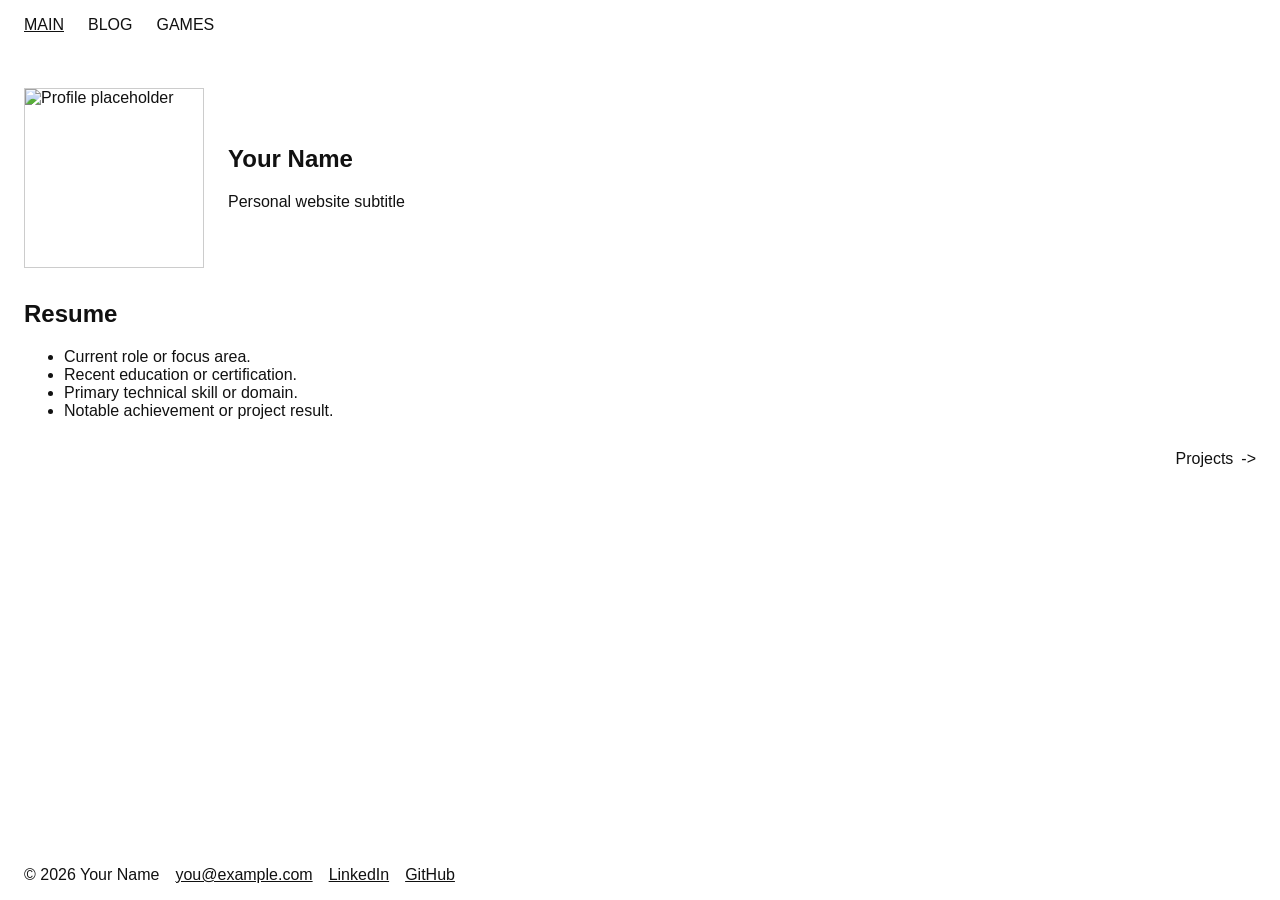
==== index.html @ 433c0ad7 "Publish personal site scaffold" ====
<!doctype html>
<html lang="en">
  <head>
    <meta charset="utf-8">
    <meta name="viewport" content="width=device-width, initial-scale=1">
    <title>Personal Website</title>
    <link rel="stylesheet" href="styles.css">
  </head>
  <body class="home-page">
    <header class="site-header">
      <nav class="top-nav" aria-label="Primary navigation">
        <a href="index.html" aria-current="page">MAIN</a>
        <a href="blog.html">BLOG</a>
        <a href="games.html">GAMES</a>
      </nav>
    </header>

    <main>
      <section class="main-panel" aria-label="Main profile">
        <div class="intro" aria-labelledby="intro-name">
          <img class="profile-image" src="https://placehold.co/180x180?text=Image" alt="Profile placeholder">
          <div>
            <h1 id="intro-name">Your Name</h1>
            <p class="subtitle">Personal website subtitle</p>
          </div>
        </div>

        <section class="resume" aria-labelledby="resume-heading">
          <h2 id="resume-heading">Resume</h2>
          <ul>
            <li>Current role or focus area.</li>
            <li>Recent education or certification.</li>
            <li>Primary technical skill or domain.</li>
            <li>Notable achievement or project result.</li>
          </ul>
        </section>
      </section>

      <a class="projects-jump" href="#projects-panel" aria-label="Scroll to projects">
        <span>Projects</span>
        <span aria-hidden="true">-&gt;</span>
      </a>

      <section class="projects-section" id="projects-panel" aria-labelledby="projects-heading">
        <h2 id="projects-heading">Projects</h2>
        <div class="projects-list">
          <article class="project-card" id="project-1">
            <img src="https://placehold.co/280x160?text=Project+1" alt="Project 1 placeholder">
            <h3>Project One</h3>
            <p>Short placeholder description for a recent project.</p>
          </article>
          <article class="project-card" id="project-2">
            <img src="https://placehold.co/280x160?text=Project+2" alt="Project 2 placeholder">
            <h3>Project Two</h3>
            <p>Short placeholder description for a recent project.</p>
          </article>
          <article class="project-card">
            <img src="https://placehold.co/280x160?text=Project+3" alt="Project 3 placeholder">
            <h3>Project Three</h3>
            <p>Short placeholder description for a recent project.</p>
          </article>
          <article class="project-card">
            <img src="https://placehold.co/280x160?text=Project+4" alt="Project 4 placeholder">
            <h3>Project Four</h3>
            <p>Short placeholder description for a recent project.</p>
          </article>
        </div>
      </section>
    </main>

    <footer class="site-footer">
      <span>&copy; 2026 Your Name</span>
      <a href="mailto:you@example.com">you@example.com</a>
      <a href="https://www.linkedin.com/" rel="noreferrer">LinkedIn</a>
      <a href="https://github.com/" rel="noreferrer">GitHub</a>
    </footer>
  </body>
</html>
---- styles.css ----
* {
  box-sizing: border-box;
}

body {
  margin: 0;
  font-family: Arial, Helvetica, sans-serif;
  color: #111;
  background: #fff;
}

body.home-page {
  height: 100vh;
  overflow-x: auto;
  overflow-y: hidden;
  scroll-behavior: smooth;
}

a {
  color: #111;
}

.site-header {
  padding: 16px 24px;
}

.top-nav {
  display: flex;
  gap: 24px;
}

.top-nav a {
  text-decoration: none;
}

.top-nav a[aria-current="page"] {
  text-decoration: underline;
}

main {
  margin: 0;
  padding: 32px 24px;
}

.home-page .site-header {
  position: fixed;
  top: 0;
  left: 0;
  right: 0;
  z-index: 2;
  background: #fff;
}

.home-page main {
  display: flex;
  align-items: flex-start;
  gap: 120px;
  width: max-content;
  height: 100vh;
  padding: 88px 96px 72px 24px;
}

.main-panel {
  flex: 0 0 600px;
}

.intro {
  display: flex;
  align-items: center;
  gap: 24px;
  margin-bottom: 32px;
}

.profile-image {
  width: 180px;
  height: 180px;
  object-fit: cover;
  border: 1px solid #ccc;
}

h1,
h2,
h3,
p {
  margin-top: 0;
}

.subtitle {
  margin-bottom: 0;
}

.resume {
  margin-bottom: 40px;
}

.projects-jump {
  display: flex;
  align-items: center;
  gap: 8px;
  position: fixed;
  top: 50%;
  right: 24px;
  z-index: 3;
  font: inherit;
  background: #fff;
  cursor: pointer;
  text-decoration: none;
}

.projects-section {
  flex: 0 0 920px;
  margin-left: 50vw;
}

.projects-list {
  display: flex;
  align-items: flex-start;
  gap: 48px;
}

.project-card {
  flex: 0 0 280px;
}

.project-card img {
  display: block;
  width: 100%;
  height: auto;
  margin-bottom: 12px;
}

.blog-post {
  margin-bottom: 24px;
}

.site-footer {
  display: flex;
  flex-wrap: wrap;
  gap: 16px;
  padding: 16px 24px;
}

.home-page .site-footer {
  position: fixed;
  left: 0;
  right: 0;
  bottom: 0;
  z-index: 2;
  background: #fff;
}

@media (max-width: 600px) {
  .intro {
    align-items: flex-start;
    flex-direction: column;
  }

  .top-nav,
  .site-footer {
    gap: 12px;
  }

  .home-page main {
    gap: 80px;
  }

  .main-panel {
    flex-basis: calc(100vw - 72px);
  }

  .projects-section {
    flex-basis: 760px;
  }
}
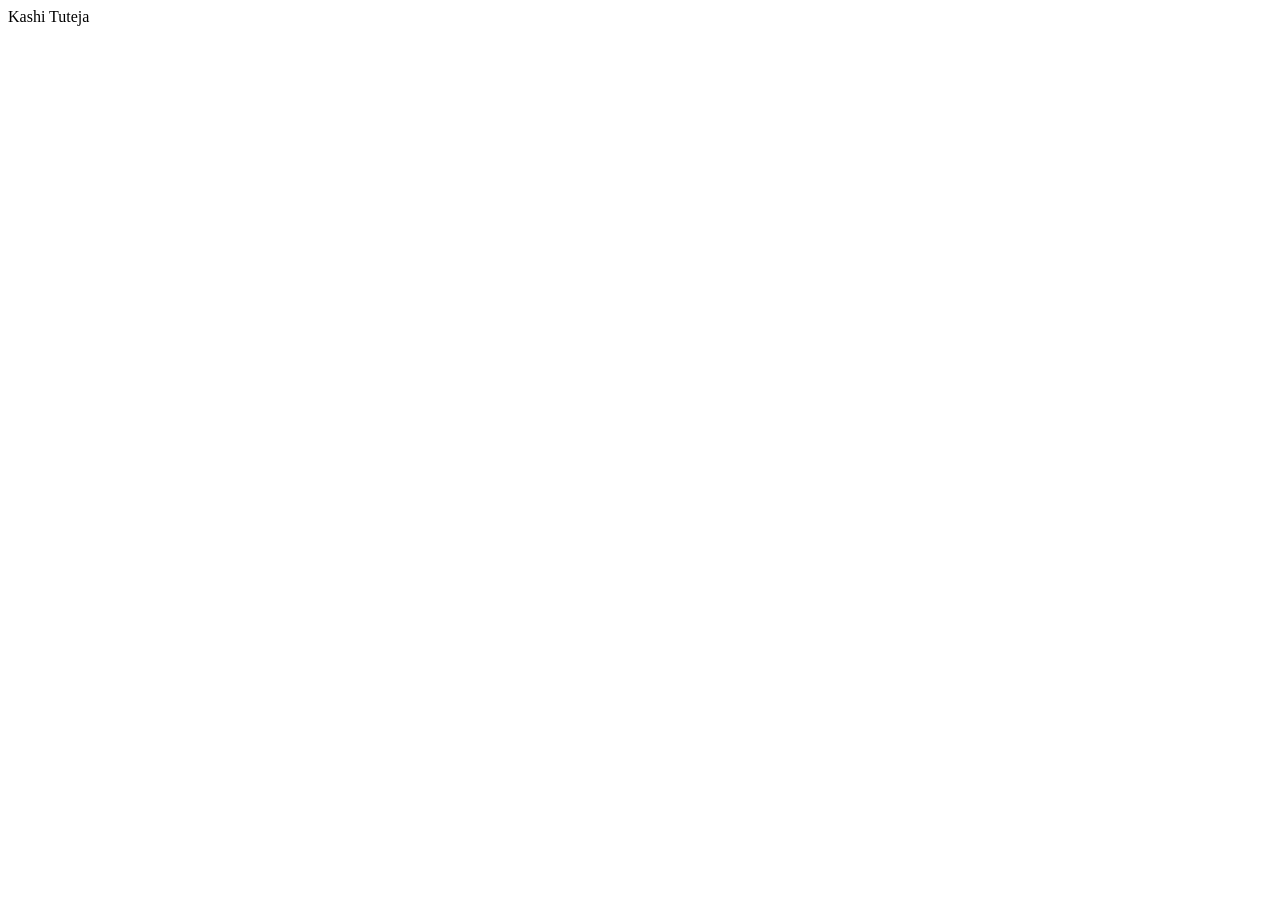
==== commit 1123ae8c: "Use root page placeholder" ====
--- a/index.html
+++ b/index.html
@@ -3,76 +3,9 @@
   <head>
     <meta charset="utf-8">
     <meta name="viewport" content="width=device-width, initial-scale=1">
-    <title>Personal Website</title>
-    <link rel="stylesheet" href="styles.css">
+    <title>Kashi Tuteja</title>
   </head>
-  <body class="home-page">
-    <header class="site-header">
-      <nav class="top-nav" aria-label="Primary navigation">
-        <a href="index.html" aria-current="page">MAIN</a>
-        <a href="blog.html">BLOG</a>
-        <a href="games.html">GAMES</a>
-      </nav>
-    </header>
-
-    <main>
-      <section class="main-panel" aria-label="Main profile">
-        <div class="intro" aria-labelledby="intro-name">
-          <img class="profile-image" src="https://placehold.co/180x180?text=Image" alt="Profile placeholder">
-          <div>
-            <h1 id="intro-name">Your Name</h1>
-            <p class="subtitle">Personal website subtitle</p>
-          </div>
-        </div>
-
-        <section class="resume" aria-labelledby="resume-heading">
-          <h2 id="resume-heading">Resume</h2>
-          <ul>
-            <li>Current role or focus area.</li>
-            <li>Recent education or certification.</li>
-            <li>Primary technical skill or domain.</li>
-            <li>Notable achievement or project result.</li>
-          </ul>
-        </section>
-      </section>
-
-      <a class="projects-jump" href="#projects-panel" aria-label="Scroll to projects">
-        <span>Projects</span>
-        <span aria-hidden="true">-&gt;</span>
-      </a>
-
-      <section class="projects-section" id="projects-panel" aria-labelledby="projects-heading">
-        <h2 id="projects-heading">Projects</h2>
-        <div class="projects-list">
-          <article class="project-card" id="project-1">
-            <img src="https://placehold.co/280x160?text=Project+1" alt="Project 1 placeholder">
-            <h3>Project One</h3>
-            <p>Short placeholder description for a recent project.</p>
-          </article>
-          <article class="project-card" id="project-2">
-            <img src="https://placehold.co/280x160?text=Project+2" alt="Project 2 placeholder">
-            <h3>Project Two</h3>
-            <p>Short placeholder description for a recent project.</p>
-          </article>
-          <article class="project-card">
-            <img src="https://placehold.co/280x160?text=Project+3" alt="Project 3 placeholder">
-            <h3>Project Three</h3>
-            <p>Short placeholder description for a recent project.</p>
-          </article>
-          <article class="project-card">
-            <img src="https://placehold.co/280x160?text=Project+4" alt="Project 4 placeholder">
-            <h3>Project Four</h3>
-            <p>Short placeholder description for a recent project.</p>
-          </article>
-        </div>
-      </section>
-    </main>
-
-    <footer class="site-footer">
-      <span>&copy; 2026 Your Name</span>
-      <a href="mailto:you@example.com">you@example.com</a>
-      <a href="https://www.linkedin.com/" rel="noreferrer">LinkedIn</a>
-      <a href="https://github.com/" rel="noreferrer">GitHub</a>
-    </footer>
+  <body>
+    Kashi Tuteja
   </body>
 </html>
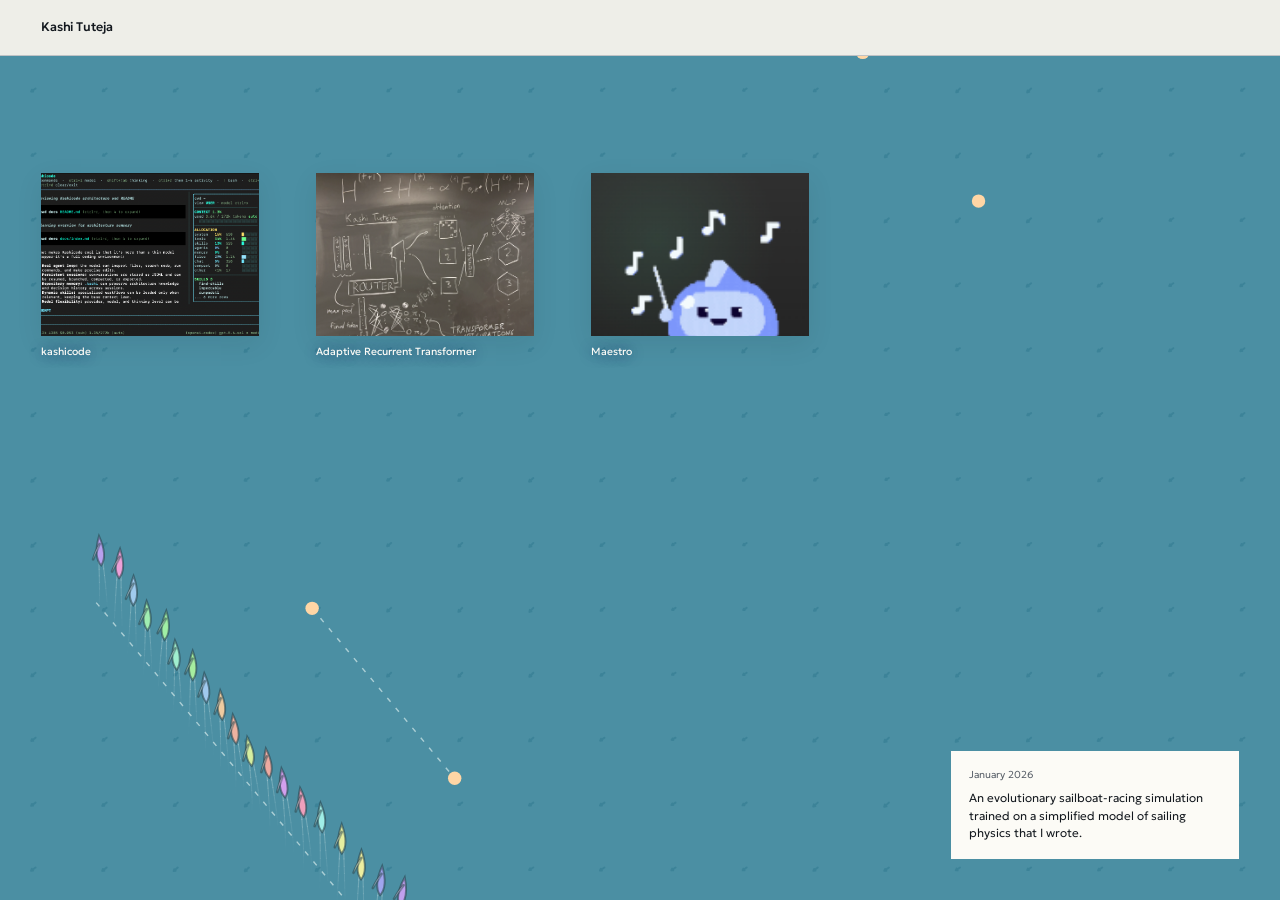
==== commit bb200657: "Build project portfolio gallery" ====
--- a/index.html
+++ b/index.html
@@ -3,9 +3,161 @@
   <head>
     <meta charset="utf-8">
     <meta name="viewport" content="width=device-width, initial-scale=1">
+    <meta name="description" content="Selected mathematics and computer science projects by Kashi Tuteja.">
+    <meta name="theme-color" content="#4b8fa3">
     <title>Kashi Tuteja</title>
+    <link rel="icon" href="assets/favicon.svg" type="image/svg+xml">
+    <link rel="preconnect" href="https://fonts.googleapis.com">
+    <link rel="preconnect" href="https://fonts.gstatic.com" crossorigin>
+    <link href="https://fonts.googleapis.com/css2?family=Geologica:wght@300;400;500;600&amp;display=swap" rel="stylesheet">
+    <link rel="stylesheet" href="styles.css">
+    <script src="assets/sailboat-web-demo/sailboat-backdrop.js" defer></script>
+    <script src="gallery.js" defer></script>
   </head>
   <body>
-    Kashi Tuteja
+    <a class="skip-link" href="#project-wall">Skip to project thumbnails</a>
+
+    <header class="site-header">
+      <span class="wordmark">Kashi Tuteja</span>
+    </header>
+
+    <main class="gallery-stage">
+      <section class="backdrop-project" aria-labelledby="sailboat-title">
+        <h1 class="visually-hidden" id="sailboat-title">sailboat_RL</h1>
+        <sailboat-backdrop class="sailing-background" course-angle="-50" zoom="2.1" view-offset-x="-10" view-offset-y="52" time-scale="5" aria-hidden="true"></sailboat-backdrop>
+        <img class="sailing-still" src="assets/sailboat-still.jpg" alt="">
+
+        <article class="backdrop-caption">
+          <time datetime="2026-01">January 2026</time>
+          <p>An evolutionary sailboat-racing simulation trained on a simplified model of sailing physics that I wrote.</p>
+        </article>
+      </section>
+
+      <nav class="project-wall" id="project-wall" aria-label="Additional projects">
+        <button class="project-preview project-preview--kashicode" type="button" data-dialog="kashicode-dialog" aria-controls="kashicode-dialog" aria-haspopup="dialog" aria-expanded="false">
+          <span class="preview-image">
+            <img src="assets/kashicode-screenshot.png" alt="">
+          </span>
+          <span class="preview-label">kashicode</span>
+        </button>
+
+        <button class="project-preview project-preview--art" type="button" data-dialog="art-dialog" aria-controls="art-dialog" aria-haspopup="dialog" aria-expanded="false">
+          <span class="preview-image">
+            <img src="assets/art-routing-chalkboard.webp" alt="">
+          </span>
+          <span class="preview-label">Adaptive Recurrent Transformer</span>
+        </button>
+
+        <button class="project-preview project-preview--maestro" type="button" data-dialog="maestro-dialog" aria-controls="maestro-dialog" aria-haspopup="dialog" aria-expanded="false">
+          <span class="preview-image">
+            <img src="assets/maestro-thumbnail.png" alt="">
+          </span>
+          <span class="preview-label">Maestro</span>
+        </button>
+      </nav>
+    </main>
+
+    <dialog class="project-dialog" id="kashicode-dialog" aria-labelledby="kashicode-title">
+      <div class="project-view">
+        <button class="dialog-close" type="button" data-close aria-label="Close kashicode">×</button>
+        <figure class="project-art project-art--kashicode">
+          <iframe
+            data-demo-src="assets/kashicode-tui-demo/index.html"
+            title="Scripted Kashicode terminal demo"
+          ></iframe>
+        </figure>
+        <article class="expanded-caption">
+          <div class="expanded-title">
+            <h2 id="kashicode-title">kashicode</h2>
+            <p class="expanded-subtitle"><em>Dynamic context management.</em></p>
+          </div>
+          <p>A visual demo of the harness I'm currently developing. By treating context as flexible rather than linear (and sacrificing a little KV-caching), kashicode provides models with the exact information necessary for every query.</p>
+          <div class="project-links">
+            <a href="not-public.html">Not Publicly Available</a>
+          </div>
+        </article>
+      </div>
+    </dialog>
+
+    <dialog class="project-dialog project-dialog--paper" id="art-dialog" aria-labelledby="art-title">
+      <div class="project-view project-view--paper">
+        <button class="dialog-close" type="button" data-close aria-label="Close Adaptive Recurrent Transformer">×</button>
+        <figure class="paper-figure">
+          <img src="assets/art-routing-chalkboard.webp" alt="the learnable routing module shown in the chalkboard diagram">
+        </figure>
+        <article class="paper-study">
+          <header class="paper-heading">
+            <time datetime="2026-04">April 2026</time>
+            <h2 id="art-title">Adaptive Recurrent Transformer</h2>
+            <p class="paper-thesis"><em>Reflection on OpenAI Parameter Golf Challenge</em></p>
+          </header>
+
+          <div class="paper-copy">
+            <p class="paper-lede"><strong>Not every token deserves equal compute.</strong></p>
+            <p>Standard language models allocate depth uniformly. Yet intuitively, some tokens are easier to predict than others. Take the following fragment:</p>
+            <p class="paper-fragment"><em>“After lunch, he was looking forward…”</em></p>
+            <p>As humans, we easily recognize the next word to likely be “to”. Accordingly, I approached this challenge with a singular thesis: not every token deserves equal compute – and dynamic recurrence can provide this adaptability.</p>
+            <p>My initial idea was to use universal transformers as a sort of artificial thinking time; each recursive step refines the output. Taking some lessons from diffusion models, I implemented a universal transformer with Fourier step embeddings. I observed diminishing returns from additional recursion and theorized that gains accrue mostly for “hard” tokens. To exploit this, I trained a gating network to stop recursion early by predicting delta-loss from the current token sequence and step embedding.</p>
+            <p>I eventually determined my goal to be broader than stopping recursion. I sought to develop a deep, memory-efficient architecture that still benefits from the step-specific expressivity of a traditional LLM. After all, transformers act differently depending on the input; why shouldn’t architectures be variable as well?</p>
+          </div>
+
+          <div class="paper-results">
+            <table>
+              <thead>
+                <tr>
+                  <th scope="col">Variation</th>
+                  <th scope="col">Best BPB</th>
+                  <th scope="col">Hardware</th>
+                </tr>
+              </thead>
+              <tbody>
+                <tr>
+                  <td>Soft ART on PR1855</td>
+                  <td>1.0643</td>
+                  <td>8xH100</td>
+                </tr>
+                <tr>
+                  <td>Simple ART on PR1855</td>
+                  <td>1.1999</td>
+                  <td>1xH100</td>
+                </tr>
+                <tr>
+                  <td>Adaptive Recurrent Transformer 1</td>
+                  <td>1.3168</td>
+                  <td>1xH100</td>
+                </tr>
+              </tbody>
+            </table>
+            <p class="paper-results-caption"><em>Selected versions of the ART architecture. Scored in bits per byte (BPB) compression, lower is better. 10 minutes of compute for all trials.</em></p>
+          </div>
+
+          <div class="project-links">
+            <a href="https://github.com/openai/parameter-golf/pull/2107/files" aria-label="View repository for Adaptive Recurrent Transformer">Repo</a>
+          </div>
+        </article>
+      </div>
+    </dialog>
+
+    <dialog class="project-dialog" id="maestro-dialog" aria-labelledby="maestro-title">
+      <div class="project-view">
+        <button class="dialog-close" type="button" data-close aria-label="Close Maestro">×</button>
+        <figure class="project-art project-art--maestro">
+          <video data-project-video muted loop playsinline preload="metadata" poster="assets/maestro-still.jpg" controls aria-label="Maestro composing a string quartet in MuseScore">
+            <source src="assets/maestro_noaudio.mp4" type="video/mp4">
+          </video>
+          <img class="project-video-still" src="assets/maestro-still.jpg" alt="Maestro editing a string quartet in MuseScore">
+        </figure>
+        <article class="expanded-caption">
+          <div class="expanded-title">
+            <h2 id="maestro-title">Maestro</h2>
+            <p class="expanded-subtitle"><em>Cursor for MuseScore</em></p>
+          </div>
+          <p>Built with friends for a hackathon (placed 3rd), and expanded the project for my graduate applied AI course. The link includes instructions to download and try the system.</p>
+          <div class="project-links">
+            <a href="https://tidaltunes.github.io/Maestro/">Project</a>
+          </div>
+        </article>
+      </div>
+    </dialog>
   </body>
 </html>
--- a/styles.css
+++ b/styles.css
@@ -0,0 +1,812 @@
+@layer reset, base, room, previews, dialogs, responsive;
+
+@layer reset {
+  *,
+  *::before,
+  *::after {
+    box-sizing: border-box;
+  }
+
+  html,
+  body,
+  h1,
+  h2,
+  p,
+  figure {
+    margin: 0;
+  }
+
+  button,
+  dialog {
+    font: inherit;
+  }
+
+  img,
+  canvas {
+    display: block;
+    max-width: 100%;
+  }
+}
+
+@layer base {
+  :root {
+    --paper: oklch(96.8% 0.012 88);
+    --paper-cool: oklch(94.8% 0.009 230);
+    --paper-raised: oklch(98.7% 0.006 88);
+    --ink: oklch(20.5% 0.014 253);
+    --muted: oklch(48% 0.016 253);
+    --line: oklch(76% 0.012 253);
+    --blue: oklch(48% 0.18 259);
+    --blue-dark: oklch(30% 0.115 259);
+    --night: oklch(16% 0.018 253);
+    --font: "Geologica", "Helvetica Neue", Arial, sans-serif;
+    --gutter: clamp(1rem, 3.2vw, 3.5rem);
+    --header-height: 3.5rem;
+    color-scheme: light;
+  }
+
+  html,
+  body {
+    width: 100%;
+    height: 100%;
+    overflow: hidden;
+  }
+
+  body {
+    min-width: 20rem;
+    color: var(--ink);
+    background: var(--paper);
+    font-family: var(--font);
+    font-size: clamp(0.76rem, 0.72rem + 0.17vw, 0.9rem);
+    font-weight: 300;
+    line-height: 1.5;
+    text-rendering: optimizeLegibility;
+  }
+
+  a {
+    color: inherit;
+  }
+
+  ::selection {
+    color: var(--paper-raised);
+    background: var(--blue);
+  }
+
+  :focus-visible {
+    outline: 2px solid var(--blue);
+    outline-offset: 4px;
+  }
+
+  .visually-hidden {
+    position: absolute;
+    width: 1px;
+    height: 1px;
+    padding: 0;
+    overflow: hidden;
+    clip: rect(0 0 0 0);
+    white-space: nowrap;
+    border: 0;
+  }
+
+  @media (prefers-reduced-motion: reduce) {
+    *,
+    *::before,
+    *::after {
+      animation-duration: 0.01ms !important;
+      animation-iteration-count: 1 !important;
+      scroll-behavior: auto !important;
+      transition-duration: 0.01ms !important;
+    }
+  }
+}
+
+@layer room {
+  .skip-link {
+    position: fixed;
+    top: 0.5rem;
+    left: 0.5rem;
+    z-index: 100;
+    padding: 0.55rem 0.75rem;
+    color: var(--paper-raised);
+    background: var(--blue-dark);
+    transform: translateY(-160%);
+  }
+
+  .skip-link:focus {
+    transform: translateY(0);
+  }
+
+  .site-header {
+    position: fixed;
+    top: 0;
+    right: 0;
+    left: 0;
+    z-index: 20;
+    display: flex;
+    align-items: center;
+    justify-content: space-between;
+    height: var(--header-height);
+    padding: 0 var(--gutter);
+    border-bottom: 1px solid color-mix(in oklch, var(--line) 72%, transparent);
+    background: color-mix(in oklch, var(--paper) 94%, transparent);
+  }
+
+  .wordmark {
+    font-size: 0.78rem;
+    font-weight: 500;
+    letter-spacing: -0.01em;
+  }
+
+  .gallery-stage,
+  .backdrop-project {
+    position: fixed;
+    inset: 0;
+    width: 100%;
+    height: 100dvh;
+    overflow: hidden;
+  }
+
+  .gallery-stage {
+    isolation: isolate;
+  }
+
+  .backdrop-project {
+    z-index: 0;
+    background: oklch(63% 0.07 218);
+  }
+
+  .sailing-background,
+  .sailing-still {
+    position: absolute;
+    inset: var(--header-height) 0 0;
+    display: block;
+    width: 100%;
+    height: calc(100% - var(--header-height));
+    object-fit: cover;
+  }
+
+  .sailing-background {
+    z-index: 0;
+    pointer-events: none;
+    --sailboat-water: #4b8fa3;
+    --sailboat-wind: rgba(50, 123, 145, 0.58);
+    --sailboat-line: rgba(240, 252, 249, 0.58);
+    --sailboat-mark: #ffd6a5;
+  }
+
+  .sailing-still {
+    z-index: -1;
+  }
+
+  .backdrop-caption {
+    position: absolute;
+    right: var(--gutter);
+    bottom: var(--gutter);
+    z-index: 3;
+    width: min(18rem, calc(100vw - 2 * var(--gutter)));
+    padding: 1rem 1.1rem 1.05rem;
+    background: var(--paper-raised);
+  }
+
+  .backdrop-caption time {
+    display: block;
+    margin-bottom: 0.45rem;
+    color: var(--muted);
+    font-size: 0.63rem;
+  }
+
+  .backdrop-caption p {
+    max-width: 36ch;
+    color: var(--ink);
+    font-size: 0.74rem;
+  }
+
+  .backdrop-repo {
+    display: inline-block;
+    margin-top: 0.75rem;
+    font-size: 0.7rem;
+    text-underline-offset: 0.2em;
+  }
+
+  .project-links {
+    display: flex;
+    gap: 1rem;
+    font-size: 0.67rem;
+    font-weight: 500;
+  }
+
+  .project-links a {
+    text-underline-offset: 0.2em;
+  }
+
+  .project-links a:hover {
+    color: var(--blue);
+  }
+
+}
+
+@layer previews {
+  .project-wall {
+    position: fixed;
+    inset: var(--header-height) 0 0;
+    z-index: 5;
+    display: flex;
+    align-items: flex-start;
+    justify-content: flex-start;
+    gap: clamp(1.5rem, 4.5vw, 5rem);
+    padding: clamp(4.5rem, 13vh, 8rem) var(--gutter) 0;
+    pointer-events: none;
+  }
+
+  .project-preview {
+    position: relative;
+    display: grid;
+    gap: 0;
+    width: clamp(11rem, 17vw, 15.5rem);
+    padding: 0;
+    overflow: visible;
+    border: 0;
+    border-radius: 0;
+    color: var(--ink);
+    background: transparent;
+    cursor: zoom-in;
+    pointer-events: auto;
+    transition: transform 220ms cubic-bezier(0.16, 1, 0.3, 1);
+  }
+
+  .project-preview:hover,
+  .project-preview:focus-visible {
+    z-index: 2;
+    transform: translateY(-0.35rem);
+  }
+
+  .preview-image {
+    display: block;
+    overflow: hidden;
+    background: var(--paper-cool);
+    box-shadow: 0 0.5rem 1.6rem color-mix(in oklch, var(--ink) 8%, transparent);
+  }
+
+  .project-preview .preview-image {
+    aspect-ratio: 4 / 3;
+  }
+
+  .preview-image img {
+    width: 100%;
+    height: 100%;
+    object-fit: cover;
+    transition: transform 400ms cubic-bezier(0.16, 1, 0.3, 1);
+  }
+
+  .project-preview:hover .preview-image img {
+    transform: scale(1.025);
+  }
+
+  .project-preview--art .preview-image {
+    background: oklch(25% 0.012 74);
+  }
+
+  .project-preview--art .preview-image img {
+    object-position: 50% 48%;
+  }
+
+  .project-preview--kashicode .preview-image {
+    background: oklch(16% 0.01 238);
+  }
+
+  .project-preview--kashicode .preview-image img {
+    object-position: 50% 50%;
+  }
+
+  .project-preview--maestro .preview-image {
+    display: grid;
+    background: oklch(21% 0.01 245);
+    place-items: center;
+  }
+
+  .project-preview--maestro .preview-image img {
+    object-fit: contain;
+  }
+
+  .preview-label {
+    display: block;
+    height: 2rem;
+    padding: 0.52rem 0 0;
+    font-size: 0.65rem;
+    font-weight: 400;
+    line-height: 1.35;
+    color: var(--paper-raised);
+    text-shadow: 0 1px 0.7rem color-mix(in oklch, var(--blue-dark) 65%, transparent);
+    text-align: left;
+  }
+}
+
+@layer dialogs {
+  .project-dialog {
+    width: min(92vw, 86rem);
+    height: min(88dvh, 54rem);
+    max-width: none;
+    max-height: none;
+    margin: auto;
+    padding: 0;
+    overflow: visible;
+    border: 0;
+    color: var(--ink);
+    background: transparent;
+    opacity: 0;
+    transform: scale(0.94);
+    transform-origin: var(--origin-x, 50%) var(--origin-y, 50%);
+    transition: opacity 240ms cubic-bezier(0.16, 1, 0.3, 1), transform 240ms cubic-bezier(0.16, 1, 0.3, 1);
+  }
+
+  .project-dialog[open].is-ready {
+    opacity: 1;
+    transform: scale(1);
+  }
+
+  .project-dialog::backdrop {
+    background: color-mix(in oklch, var(--night) 72%, transparent);
+    opacity: 0;
+    transition: opacity 240ms cubic-bezier(0.16, 1, 0.3, 1);
+  }
+
+  .project-dialog[open].is-ready::backdrop {
+    opacity: 1;
+  }
+
+  .project-view {
+    position: relative;
+    display: grid;
+    grid-template-rows: minmax(0, 1fr) auto;
+    width: 100%;
+    height: 100%;
+    overflow: hidden;
+    background: var(--paper-raised);
+    box-shadow: 0 1rem 3rem color-mix(in oklch, var(--night) 18%, transparent);
+  }
+
+  .dialog-close {
+    position: absolute;
+    top: 0.75rem;
+    right: 0.75rem;
+    z-index: 4;
+    display: grid;
+    place-items: center;
+    width: 2rem;
+    height: 2rem;
+    padding: 0 0 0.1rem;
+    border: 1px solid var(--ink);
+    border-radius: 50%;
+    color: var(--ink);
+    background: var(--paper-raised);
+    cursor: pointer;
+    font-size: 1.15rem;
+    font-weight: 300;
+    line-height: 1;
+  }
+
+  .dialog-close:hover {
+    color: var(--paper-raised);
+    background: var(--ink);
+  }
+
+  .project-art {
+    position: relative;
+    min-height: 0;
+    overflow: hidden;
+    background: var(--paper-cool);
+  }
+
+  .project-art > img {
+    width: 100%;
+    height: 100%;
+    object-fit: contain;
+  }
+
+  .project-art--kashicode {
+    background: oklch(15% 0.008 238);
+  }
+
+  .project-art--kashicode iframe {
+    display: block;
+    width: 100%;
+    height: 100%;
+    border: 0;
+    background: oklch(15% 0.008 238);
+    opacity: 0;
+    transition: opacity 160ms cubic-bezier(0.16, 1, 0.3, 1);
+  }
+
+  .project-art--kashicode.is-loaded iframe {
+    opacity: 1;
+  }
+
+  .project-art--maestro {
+    display: grid;
+    background: oklch(14% 0.008 245);
+    place-items: center;
+  }
+
+  .project-art--maestro video,
+  .project-art--maestro .project-video-still {
+    grid-area: 1 / 1;
+    width: 100%;
+    height: 100%;
+    object-fit: contain;
+  }
+
+  .project-video-still {
+    display: none;
+  }
+
+  .project-dialog--paper {
+    width: min(94vw, 88rem);
+    height: min(90dvh, 56rem);
+  }
+
+  .project-view--paper {
+    grid-template-rows: 1fr;
+    grid-template-columns: minmax(0, 1.05fr) minmax(28rem, 0.95fr);
+    background: var(--paper-raised);
+  }
+
+  .paper-figure {
+    display: grid;
+    min-width: 0;
+    min-height: 0;
+    padding: clamp(1.5rem, 4vw, 4.5rem);
+    background: oklch(19% 0.01 74);
+    place-items: center;
+  }
+
+  .paper-figure img {
+    width: 100%;
+    height: 100%;
+    object-fit: contain;
+    box-shadow: 0 1rem 2.5rem color-mix(in oklch, var(--night) 28%, transparent);
+  }
+
+  .paper-study {
+    display: flex;
+    flex-direction: column;
+    min-width: 0;
+    min-height: 0;
+    overflow: hidden;
+    padding: clamp(1.5rem, 3.2vw, 3.25rem);
+    background: var(--paper-raised);
+  }
+
+  .paper-heading time {
+    display: block;
+    margin-bottom: 1rem;
+    color: var(--muted);
+    font-size: 0.66rem;
+  }
+
+  .paper-heading h2 {
+    max-width: 13ch;
+    font-size: clamp(1.9rem, 1.3rem + 1.6vw, 3rem);
+    font-weight: 400;
+    letter-spacing: -0.045em;
+    line-height: 0.98;
+  }
+
+  .paper-thesis {
+    margin-top: 0.85rem;
+    color: var(--muted);
+    font-size: 0.72rem;
+  }
+
+  .paper-copy {
+    max-width: 68ch;
+    margin-top: clamp(1rem, 2vh, 1.5rem);
+    color: var(--muted);
+    font-size: 0.67rem;
+    line-height: 1.48;
+  }
+
+  .paper-copy p + p {
+    margin-top: 0.58rem;
+  }
+
+  .paper-lede {
+    color: var(--ink);
+  }
+
+  .paper-fragment {
+    padding-left: 1rem;
+  }
+
+  .paper-results {
+    margin-top: auto;
+    padding-top: clamp(1.25rem, 3vh, 2rem);
+  }
+
+  .paper-results table {
+    width: 100%;
+    border-collapse: collapse;
+    font-size: 0.65rem;
+    line-height: 1.35;
+    text-align: left;
+  }
+
+  .paper-results th,
+  .paper-results td {
+    padding: 0.48rem 0.35rem;
+    border-bottom: 1px solid var(--line);
+    vertical-align: top;
+  }
+
+  .paper-results th:first-child,
+  .paper-results td:first-child {
+    width: 57%;
+    padding-left: 0;
+  }
+
+  .paper-results th:last-child,
+  .paper-results td:last-child {
+    padding-right: 0;
+  }
+
+  .paper-results th {
+    font-weight: 500;
+  }
+
+  .paper-results-caption {
+    max-width: 58ch;
+    margin-top: 0.7rem;
+    color: var(--muted);
+    font-size: 0.6rem;
+  }
+
+  .paper-study .project-links {
+    justify-content: flex-end;
+    margin-top: 1.25rem;
+  }
+
+  .expanded-caption {
+    display: grid;
+    grid-template-columns: minmax(10rem, 0.7fr) minmax(18rem, 1.4fr) auto;
+    align-items: start;
+    gap: 1rem;
+    min-height: 7.5rem;
+    padding: 1.1rem 1.25rem;
+    border-top: 1px solid var(--line);
+    background: var(--paper-raised);
+  }
+
+  .expanded-caption h2 {
+    font-size: clamp(1.2rem, 1rem + 0.7vw, 1.7rem);
+    font-weight: 400;
+    letter-spacing: -0.035em;
+    line-height: 1.05;
+  }
+
+  .expanded-title {
+    min-width: 0;
+  }
+
+  .expanded-subtitle {
+    margin-top: 0.45rem;
+    color: var(--muted);
+    font-size: 0.74rem;
+  }
+
+  .expanded-caption > p {
+    max-width: 58ch;
+    color: var(--muted);
+  }
+
+  .expanded-caption .project-links {
+    justify-self: end;
+    padding-top: 0.1rem;
+  }
+
+  @starting-style {
+    .project-dialog[open].is-ready {
+      opacity: 0;
+      transform: scale(0.94);
+    }
+
+    .project-dialog[open].is-ready::backdrop {
+      opacity: 0;
+    }
+  }
+}
+
+@layer responsive {
+  @media (max-width: 760px) {
+    :root {
+      --header-height: 3.25rem;
+    }
+
+    .backdrop-caption {
+      right: 1rem;
+      bottom: var(--gutter);
+      left: auto;
+      width: min(15.5rem, calc(100vw - 2rem));
+      padding: 0.85rem 0.9rem;
+    }
+
+    .backdrop-caption p {
+      font-size: 0.67rem;
+    }
+
+    .project-wall {
+      gap: 3vw;
+      padding: clamp(3.25rem, 8vh, 5rem) 3vw 0;
+    }
+
+    .project-preview {
+      width: 29.33vw;
+    }
+
+    .preview-label {
+      padding-top: 0.38rem;
+      font-size: 0.55rem;
+    }
+
+    .project-dialog {
+      width: calc(100vw - 1.5rem);
+      height: calc(100dvh - 1.5rem);
+    }
+
+    .project-view {
+      grid-template-rows: minmax(0, 1fr) auto;
+    }
+
+    .expanded-caption {
+      grid-template-columns: 1fr;
+      gap: 0.6rem 0.75rem;
+      min-height: 0;
+      padding: 0.9rem;
+    }
+
+    .expanded-title,
+    .expanded-caption > p,
+    .expanded-caption .project-links {
+      grid-column: 1;
+      justify-self: start;
+    }
+
+    .expanded-caption h2 {
+      font-size: 1.15rem;
+    }
+
+    .expanded-subtitle {
+      margin-top: 0.3rem;
+      font-size: 0.68rem;
+    }
+
+    .expanded-caption > p {
+      font-size: 0.7rem;
+    }
+
+    .project-view--paper {
+      grid-template-rows: minmax(12rem, 0.8fr) auto;
+      grid-template-columns: 1fr;
+    }
+
+    .paper-figure {
+      padding: 1rem;
+    }
+
+    .paper-study {
+      padding: 1rem;
+    }
+
+    .paper-heading time {
+      margin-bottom: 0.55rem;
+    }
+
+    .paper-heading h2 {
+      max-width: none;
+      font-size: 1.5rem;
+    }
+
+    .paper-thesis {
+      margin-top: 0.55rem;
+      font-size: 0.72rem;
+    }
+
+    .paper-copy {
+      margin-top: 0.8rem;
+      font-size: 0.59rem;
+      line-height: 1.42;
+    }
+
+    .paper-copy p + p {
+      margin-top: 0.46rem;
+    }
+
+    .paper-results {
+      display: none;
+    }
+
+    .paper-results table {
+      font-size: 0.57rem;
+    }
+
+    .paper-results th,
+    .paper-results td {
+      padding-top: 0.34rem;
+      padding-bottom: 0.34rem;
+    }
+
+    .paper-results-caption {
+      margin-top: 0.45rem;
+      font-size: 0.54rem;
+    }
+
+    .paper-study .project-links {
+      margin-top: 0.65rem;
+    }
+  }
+
+  @media (max-height: 620px) {
+    .backdrop-caption {
+      bottom: 0.75rem;
+      right: 0.75rem;
+      left: auto;
+      width: min(21rem, 48vw);
+      padding: 0.7rem 0.8rem;
+    }
+
+    .backdrop-caption p {
+      display: none;
+    }
+
+    .project-wall {
+      padding-top: 7vh;
+    }
+
+    .expanded-caption {
+      min-height: 5.75rem;
+      padding: 0.75rem 1rem;
+    }
+
+    .expanded-caption > p {
+      display: none;
+    }
+
+    .paper-results {
+      display: none;
+    }
+
+    .paper-heading h2 {
+      font-size: 1.55rem;
+    }
+
+    .paper-thesis {
+      margin-top: 0.6rem;
+    }
+
+    .paper-study {
+      padding: 1rem;
+    }
+
+    .paper-copy {
+      margin-top: 0.7rem;
+      font-size: 0.58rem;
+      line-height: 1.38;
+    }
+  }
+
+  @media (prefers-reduced-motion: reduce) {
+    .sailing-background {
+      display: none;
+    }
+
+    .sailing-still {
+      z-index: 0;
+    }
+
+    .project-art--maestro video {
+      display: none;
+    }
+
+    .project-art--maestro .project-video-still {
+      display: block;
+    }
+  }
+}
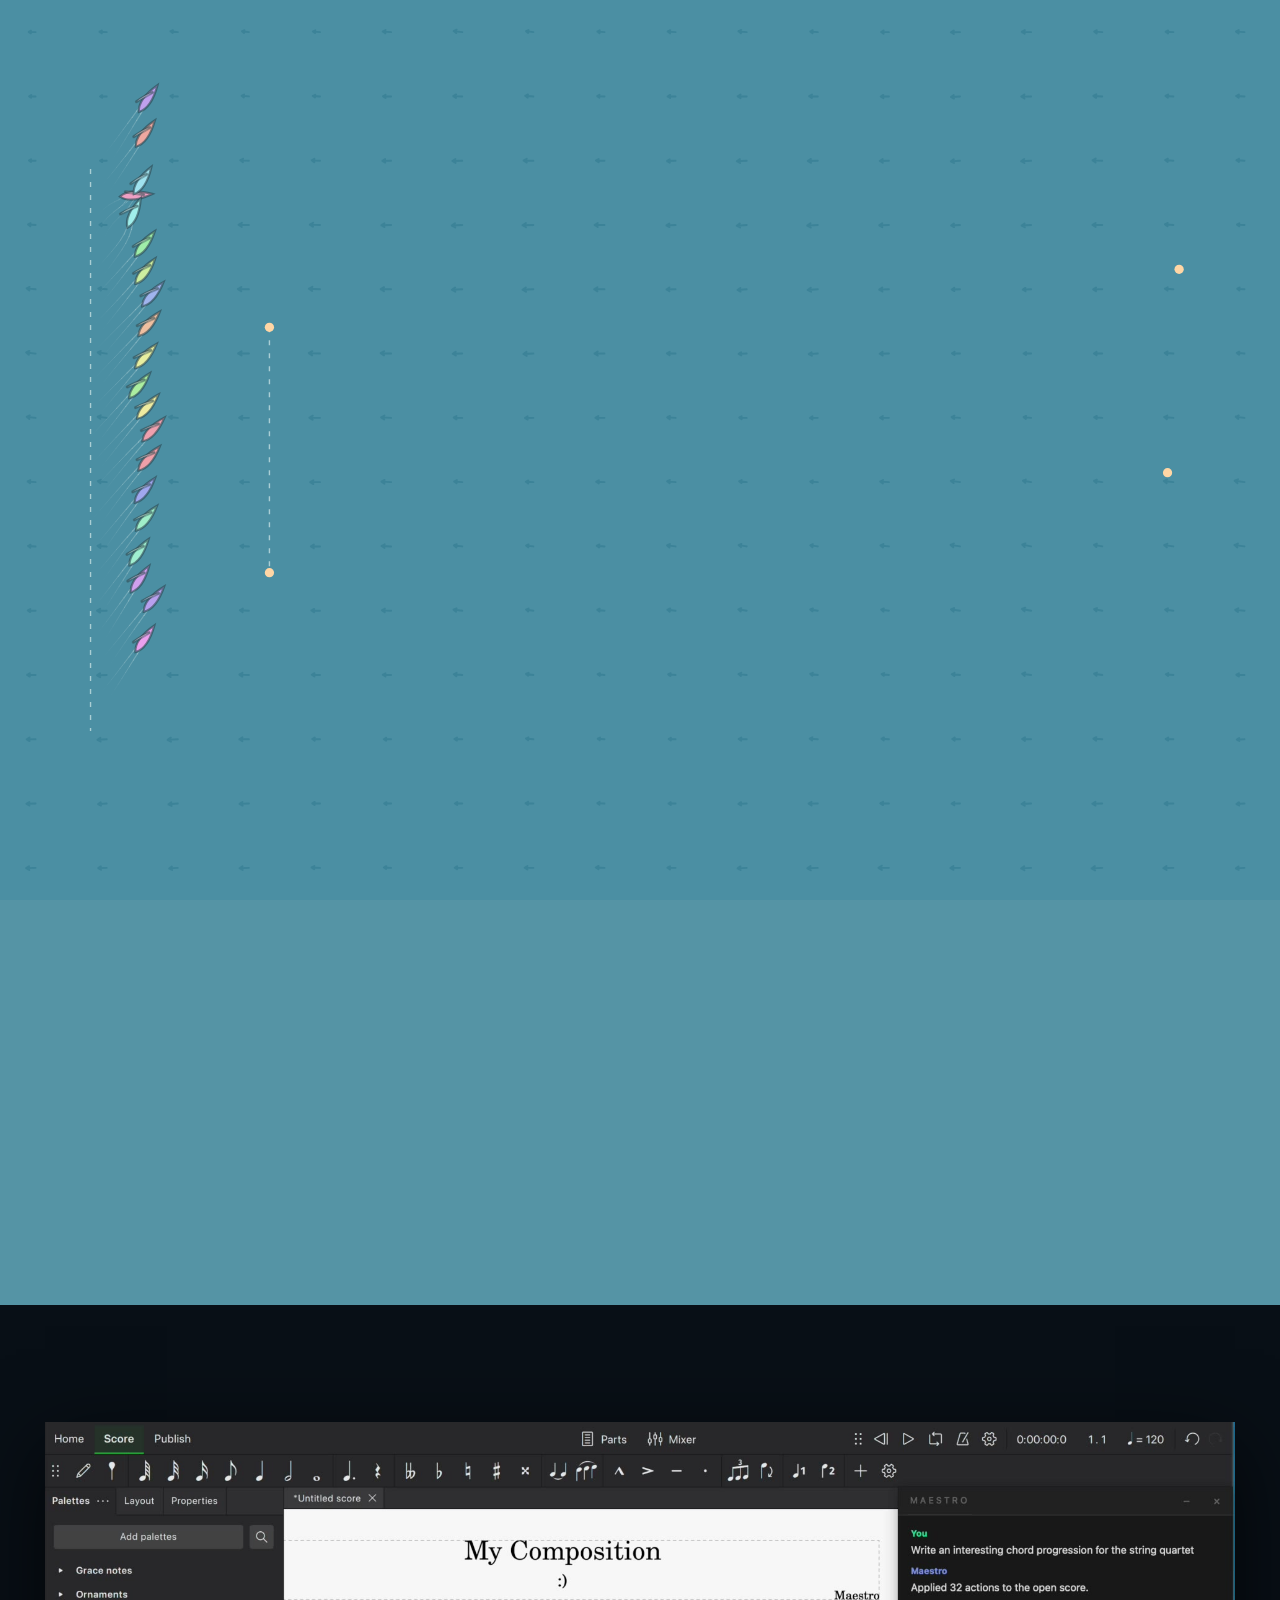
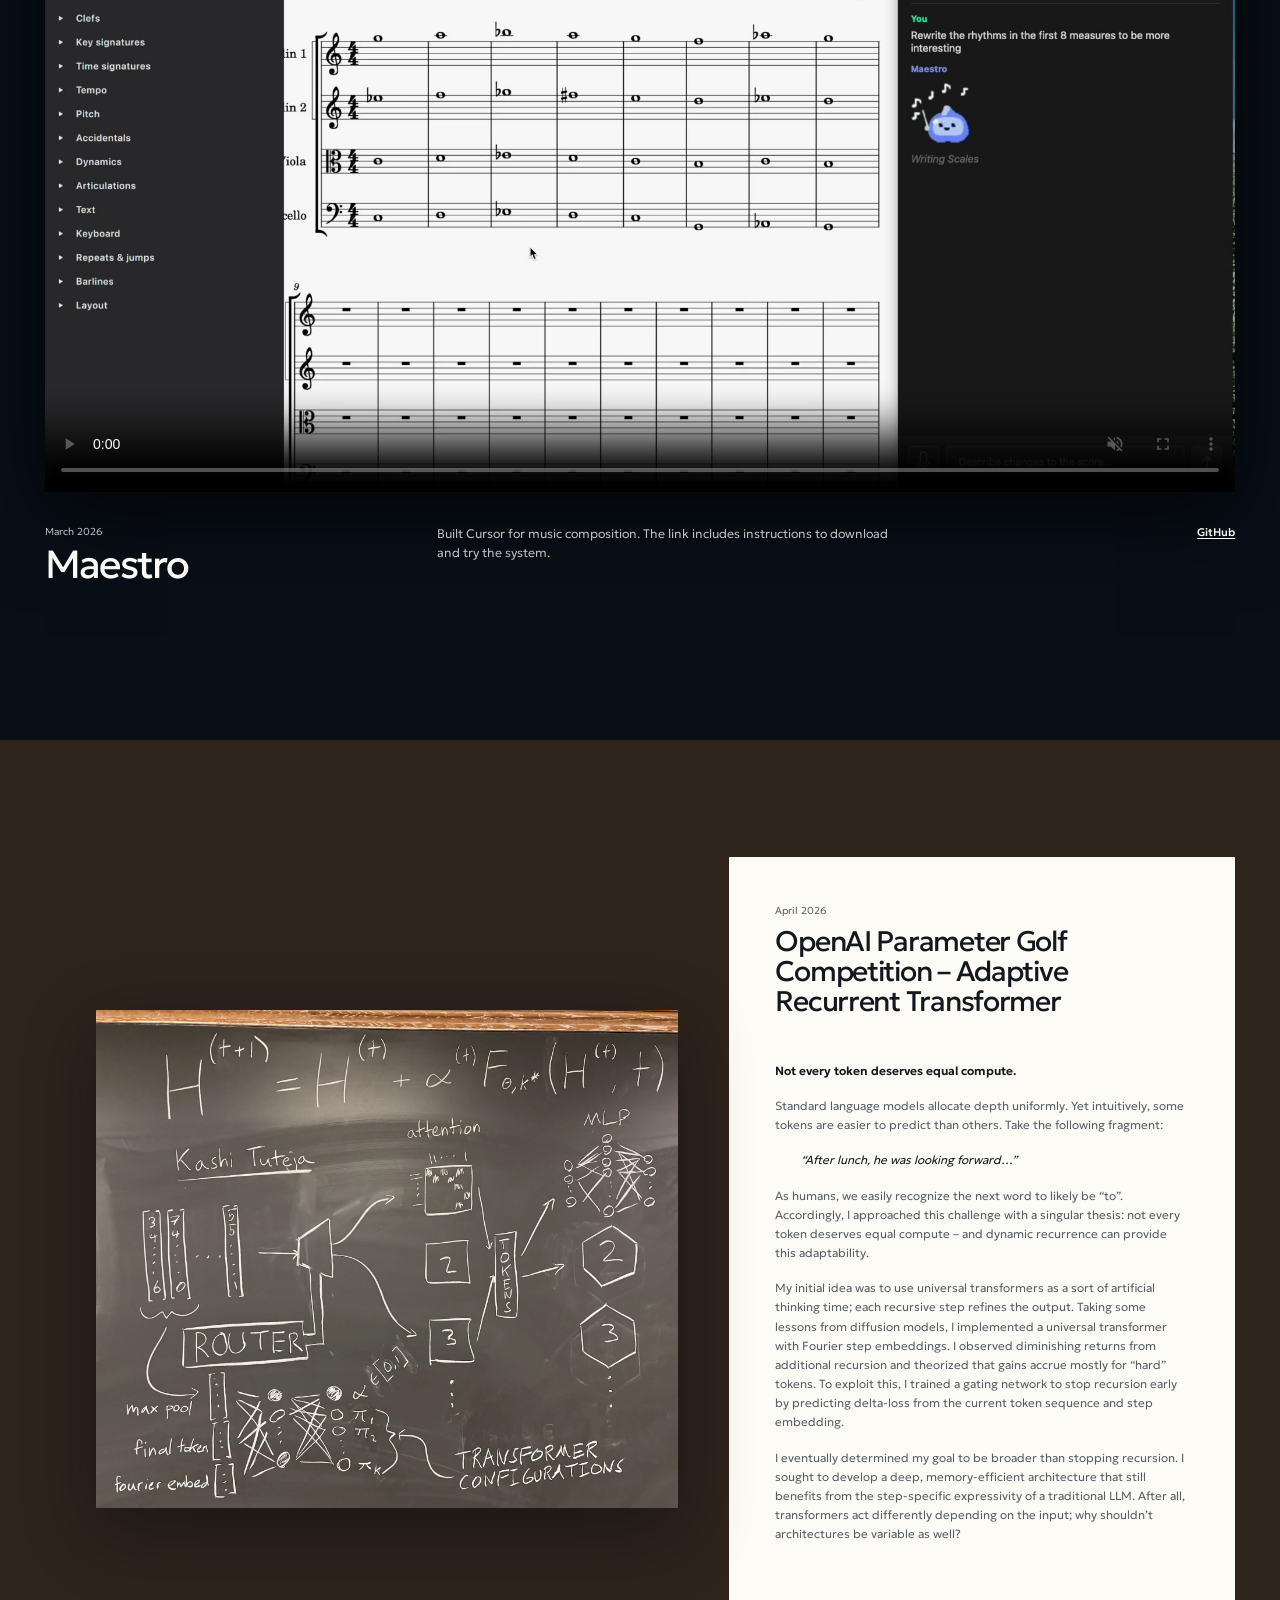
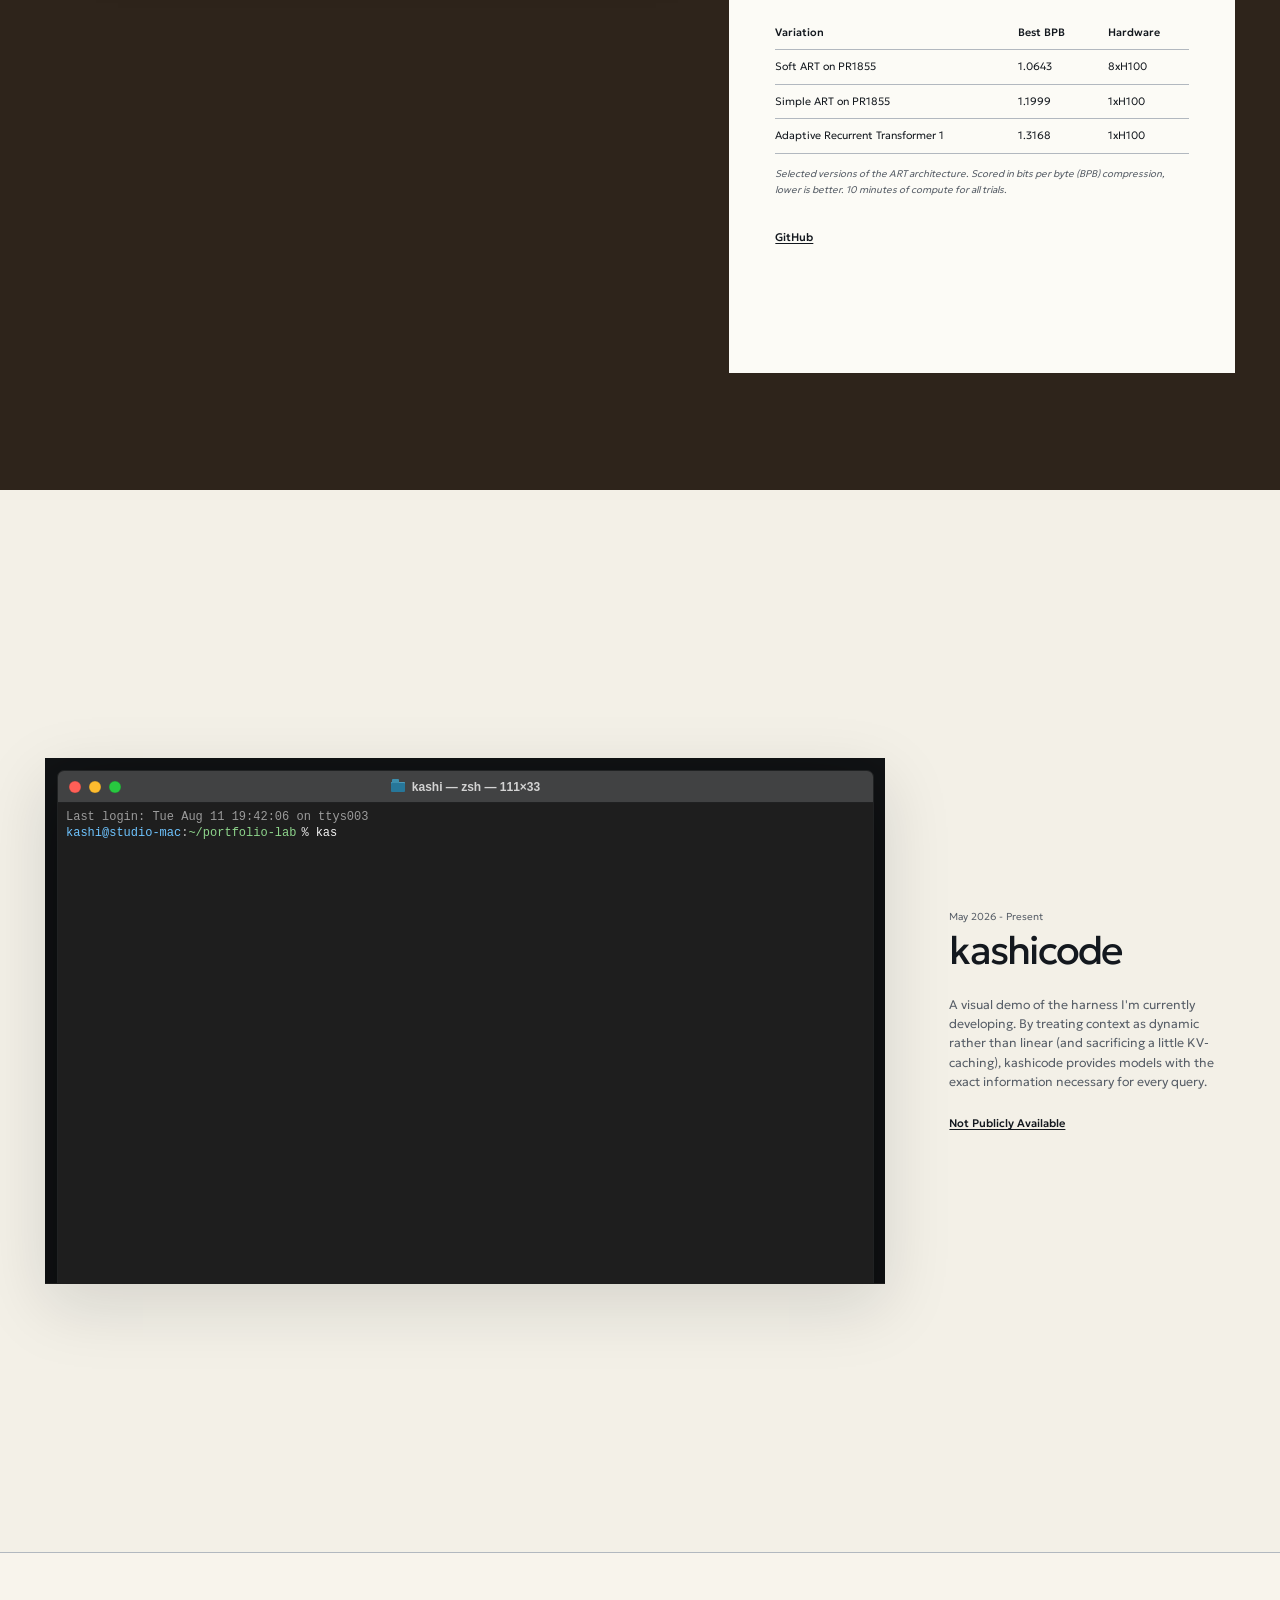
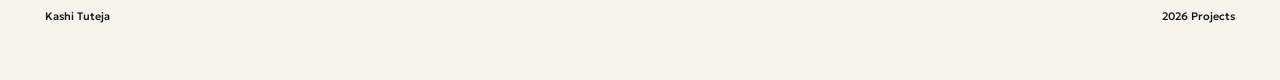
==== commit 589a32ef: "Publish 2026 project gallery" ====
--- a/index.html
+++ b/index.html
@@ -3,105 +3,75 @@
   <head>
     <meta charset="utf-8">
     <meta name="viewport" content="width=device-width, initial-scale=1">
-    <meta name="description" content="Selected mathematics and computer science projects by Kashi Tuteja.">
-    <meta name="theme-color" content="#4b8fa3">
-    <title>Kashi Tuteja</title>
+    <meta name="description" content="2026 mathematics and computer science projects by Kashi Tuteja.">
+    <meta name="theme-color" content="#f3f1eb">
+    <title>2026 Projects | Kashi Tuteja</title>
     <link rel="icon" href="assets/favicon.svg" type="image/svg+xml">
     <link rel="preconnect" href="https://fonts.googleapis.com">
     <link rel="preconnect" href="https://fonts.gstatic.com" crossorigin>
     <link href="https://fonts.googleapis.com/css2?family=Geologica:wght@300;400;500;600&amp;display=swap" rel="stylesheet">
-    <link rel="stylesheet" href="styles.css">
+    <link rel="stylesheet" href="2026-projects.css">
     <script src="assets/sailboat-web-demo/sailboat-backdrop.js" defer></script>
-    <script src="gallery.js" defer></script>
+    <script src="2026-projects.js" defer></script>
   </head>
-  <body>
-    <a class="skip-link" href="#project-wall">Skip to project thumbnails</a>
+  <body id="top">
+    <a class="skip-link" href="#kashicode">Skip sailing project</a>
 
-    <header class="site-header">
-      <span class="wordmark">Kashi Tuteja</span>
-    </header>
-
-    <main class="gallery-stage">
-      <section class="backdrop-project" aria-labelledby="sailboat-title">
-        <h1 class="visually-hidden" id="sailboat-title">sailboat_RL</h1>
-        <sailboat-backdrop class="sailing-background" course-angle="-50" zoom="2.1" view-offset-x="-10" view-offset-y="52" time-scale="5" aria-hidden="true"></sailboat-backdrop>
-        <img class="sailing-still" src="assets/sailboat-still.jpg" alt="">
-
-        <article class="backdrop-caption">
+    <main>
+      <section class="installation installation--sailing" id="sailing" aria-labelledby="sailing-title">
+        <div class="exhibition-corners">
+          <span>Kashi Tuteja</span>
+          <h1 id="page-title">2026 Projects</h1>
+        </div>
+        <h2 class="visually-hidden" id="sailing-title">sailboat_RL</h2>
+        <div class="sailing-stage">
+          <sailboat-backdrop class="sailing-work" course-angle="-90" zoom="1.45" time-scale="5" disable-scroll-zoom aria-hidden="true"></sailboat-backdrop>
+          <img class="sailing-fallback" src="assets/sailboat-still-horizontal.jpg" alt="">
+        </div>
+        <article class="wall-label wall-label--sailing">
           <time datetime="2026-01">January 2026</time>
-          <p>An evolutionary sailboat-racing simulation trained on a simplified model of sailing physics that I wrote.</p>
+          <p>Sailboat-racing models, trained with an evolutionary paradigm, on a simplified model of sailing physics.</p>
         </article>
       </section>
 
-      <nav class="project-wall" id="project-wall" aria-label="Additional projects">
-        <button class="project-preview project-preview--kashicode" type="button" data-dialog="kashicode-dialog" aria-controls="kashicode-dialog" aria-haspopup="dialog" aria-expanded="false">
-          <span class="preview-image">
-            <img src="assets/kashicode-screenshot.png" alt="">
-          </span>
-          <span class="preview-label">kashicode</span>
-        </button>
+      <section class="installation installation--maestro" id="maestro" aria-labelledby="maestro-title">
+        <figure class="screening-room">
+          <video data-maestro-video muted loop playsinline preload="metadata" poster="assets/maestro-still.jpg" controls aria-label="Maestro composing a string quartet in MuseScore">
+            <source src="assets/maestro_noaudio.mp4" type="video/mp4">
+          </video>
+          <img src="assets/maestro-still.jpg" alt="Maestro editing a string quartet in MuseScore">
+        </figure>
+        <article class="catalogue-label catalogue-label--maestro">
+          <div>
+            <time datetime="2026-03">March 2026</time>
+            <h2 id="maestro-title">Maestro</h2>
+          </div>
+          <p>Built Cursor for music composition. The link includes instructions to download and try the system.</p>
+          <a href="https://tidaltunes.github.io/Maestro/">GitHub</a>
+        </article>
+      </section>
 
-        <button class="project-preview project-preview--art" type="button" data-dialog="art-dialog" aria-controls="art-dialog" aria-haspopup="dialog" aria-expanded="false">
-          <span class="preview-image">
-            <img src="assets/art-routing-chalkboard.webp" alt="">
-          </span>
-          <span class="preview-label">Adaptive Recurrent Transformer</span>
-        </button>
-
-        <button class="project-preview project-preview--maestro" type="button" data-dialog="maestro-dialog" aria-controls="maestro-dialog" aria-haspopup="dialog" aria-expanded="false">
-          <span class="preview-image">
-            <img src="assets/maestro-thumbnail.png" alt="">
-          </span>
-          <span class="preview-label">Maestro</span>
-        </button>
-      </nav>
-    </main>
-
-    <dialog class="project-dialog" id="kashicode-dialog" aria-labelledby="kashicode-title">
-      <div class="project-view">
-        <button class="dialog-close" type="button" data-close aria-label="Close kashicode">×</button>
-        <figure class="project-art project-art--kashicode">
-          <iframe
-            data-demo-src="assets/kashicode-tui-demo/index.html"
-            title="Scripted Kashicode terminal demo"
-          ></iframe>
-        </figure>
-        <article class="expanded-caption">
-          <div class="expanded-title">
-            <h2 id="kashicode-title">kashicode</h2>
-            <p class="expanded-subtitle"><em>Dynamic context management.</em></p>
-          </div>
-          <p>A visual demo of the harness I'm currently developing. By treating context as flexible rather than linear (and sacrificing a little KV-caching), kashicode provides models with the exact information necessary for every query.</p>
-          <div class="project-links">
-            <a href="not-public.html">Not Publicly Available</a>
-          </div>
-        </article>
-      </div>
-    </dialog>
-
-    <dialog class="project-dialog project-dialog--paper" id="art-dialog" aria-labelledby="art-title">
-      <div class="project-view project-view--paper">
-        <button class="dialog-close" type="button" data-close aria-label="Close Adaptive Recurrent Transformer">×</button>
-        <figure class="paper-figure">
+      <section class="installation installation--art" id="art" aria-labelledby="art-title">
+        <figure class="artwork-frame">
           <img src="assets/art-routing-chalkboard.webp" alt="the learnable routing module shown in the chalkboard diagram">
         </figure>
-        <article class="paper-study">
-          <header class="paper-heading">
+
+        <article class="research-sheet">
+          <header>
             <time datetime="2026-04">April 2026</time>
-            <h2 id="art-title">Adaptive Recurrent Transformer</h2>
-            <p class="paper-thesis"><em>Reflection on OpenAI Parameter Golf Challenge</em></p>
+            <h2 id="art-title">OpenAI Parameter Golf Competition – Adaptive Recurrent Transformer</h2>
           </header>
 
-          <div class="paper-copy">
-            <p class="paper-lede"><strong>Not every token deserves equal compute.</strong></p>
+          <div class="research-copy">
+            <p><strong>Not every token deserves equal compute.</strong></p>
             <p>Standard language models allocate depth uniformly. Yet intuitively, some tokens are easier to predict than others. Take the following fragment:</p>
-            <p class="paper-fragment"><em>“After lunch, he was looking forward…”</em></p>
+            <p class="fragment"><em>“After lunch, he was looking forward…”</em></p>
             <p>As humans, we easily recognize the next word to likely be “to”. Accordingly, I approached this challenge with a singular thesis: not every token deserves equal compute – and dynamic recurrence can provide this adaptability.</p>
             <p>My initial idea was to use universal transformers as a sort of artificial thinking time; each recursive step refines the output. Taking some lessons from diffusion models, I implemented a universal transformer with Fourier step embeddings. I observed diminishing returns from additional recursion and theorized that gains accrue mostly for “hard” tokens. To exploit this, I trained a gating network to stop recursion early by predicting delta-loss from the current token sequence and step embedding.</p>
             <p>I eventually determined my goal to be broader than stopping recursion. I sought to develop a deep, memory-efficient architecture that still benefits from the step-specific expressivity of a traditional LLM. After all, transformers act differently depending on the input; why shouldn’t architectures be variable as well?</p>
           </div>
 
-          <div class="paper-results">
+          <div class="results-table">
             <table>
               <thead>
                 <tr>
@@ -128,36 +98,32 @@
                 </tr>
               </tbody>
             </table>
-            <p class="paper-results-caption"><em>Selected versions of the ART architecture. Scored in bits per byte (BPB) compression, lower is better. 10 minutes of compute for all trials.</em></p>
+            <p><em>Selected versions of the ART architecture. Scored in bits per byte (BPB) compression, lower is better. 10 minutes of compute for all trials.</em></p>
           </div>
 
-          <div class="project-links">
-            <a href="https://github.com/openai/parameter-golf/pull/2107/files" aria-label="View repository for Adaptive Recurrent Transformer">Repo</a>
+          <a class="material-link" href="https://github.com/openai/parameter-golf/pull/2107/files">GitHub</a>
+        </article>
+      </section>
+
+      <section class="installation installation--kashicode" id="kashicode" aria-labelledby="kashicode-title">
+        <div class="terminal-plinth" data-kashicode-work>
+          <iframe data-demo-src="assets/kashicode-tui-demo/index.html" title="Scripted kashicode terminal demo"></iframe>
+          <img src="assets/kashicode-screenshot.png" alt="kashicode terminal showing dynamic context allocation">
+        </div>
+        <article class="catalogue-label catalogue-label--kashicode">
+          <div>
+            <time datetime="2026-05">May 2026 - Present</time>
+            <h2 id="kashicode-title">kashicode</h2>
           </div>
+          <p>A visual demo of the harness I'm currently developing. By treating context as dynamic rather than linear (and sacrificing a little KV-caching), kashicode provides models with the exact information necessary for every query.</p>
+          <a href="#top">Not Publicly Available</a>
         </article>
-      </div>
-    </dialog>
+      </section>
+    </main>
 
-    <dialog class="project-dialog" id="maestro-dialog" aria-labelledby="maestro-title">
-      <div class="project-view">
-        <button class="dialog-close" type="button" data-close aria-label="Close Maestro">×</button>
-        <figure class="project-art project-art--maestro">
-          <video data-project-video muted loop playsinline preload="metadata" poster="assets/maestro-still.jpg" controls aria-label="Maestro composing a string quartet in MuseScore">
-            <source src="assets/maestro_noaudio.mp4" type="video/mp4">
-          </video>
-          <img class="project-video-still" src="assets/maestro-still.jpg" alt="Maestro editing a string quartet in MuseScore">
-        </figure>
-        <article class="expanded-caption">
-          <div class="expanded-title">
-            <h2 id="maestro-title">Maestro</h2>
-            <p class="expanded-subtitle"><em>Cursor for MuseScore</em></p>
-          </div>
-          <p>Built with friends for a hackathon (placed 3rd), and expanded the project for my graduate applied AI course. The link includes instructions to download and try the system.</p>
-          <div class="project-links">
-            <a href="https://tidaltunes.github.io/Maestro/">Project</a>
-          </div>
-        </article>
-      </div>
-    </dialog>
+    <footer class="exhibition-footer">
+      <span>Kashi Tuteja</span>
+      <span>2026 Projects</span>
+    </footer>
   </body>
 </html>
--- a/2026-projects.css
+++ b/2026-projects.css
@@ -0,0 +1,584 @@
+@layer reset, base, header, rooms, responsive;
+
+@layer reset {
+  *,
+  *::before,
+  *::after {
+    box-sizing: border-box;
+  }
+
+  html,
+  body,
+  h1,
+  h2,
+  p,
+  figure {
+    margin: 0;
+  }
+
+  img,
+  iframe,
+  video,
+  canvas {
+    display: block;
+    max-width: 100%;
+  }
+}
+
+@layer base {
+  :root {
+    --paper: oklch(96.8% 0.012 88);
+    --paper-raised: oklch(98.7% 0.006 88);
+    --ink: oklch(20.5% 0.014 253);
+    --muted: oklch(48% 0.016 253);
+    --line: oklch(78% 0.012 253);
+    --night: oklch(15% 0.014 250);
+    --water: oklch(63% 0.07 218);
+    --maestro-room: oklch(16.5% 0.018 243);
+    --art-room: oklch(27% 0.022 64);
+    --kashicode-room: oklch(95.5% 0.012 88);
+    --font: "Geologica", "Helvetica Neue", Arial, sans-serif;
+    --gutter: clamp(1.1rem, 3.5vw, 4rem);
+    color-scheme: light;
+    scroll-behavior: smooth;
+  }
+
+  body {
+    min-width: 20rem;
+    color: var(--ink);
+    background: var(--paper);
+    font-family: var(--font);
+    font-size: clamp(0.78rem, 0.73rem + 0.18vw, 0.92rem);
+    font-weight: 300;
+    line-height: 1.55;
+    text-rendering: optimizeLegibility;
+  }
+
+  a {
+    color: inherit;
+    text-underline-offset: 0.22em;
+  }
+
+  ::selection {
+    color: var(--paper-raised);
+    background: oklch(48% 0.18 259);
+  }
+
+  :focus-visible {
+    outline: 2px solid oklch(48% 0.18 259);
+    outline-offset: 4px;
+  }
+
+  .visually-hidden {
+    position: absolute;
+    width: 1px;
+    height: 1px;
+    padding: 0;
+    overflow: hidden;
+    clip: rect(0 0 0 0);
+    white-space: nowrap;
+    border: 0;
+  }
+
+  .skip-link {
+    position: fixed;
+    top: 0.5rem;
+    left: 0.5rem;
+    z-index: 100;
+    padding: 0.55rem 0.75rem;
+    color: var(--paper-raised);
+    background: var(--ink);
+    transform: translateY(-160%);
+  }
+
+  .skip-link:focus {
+    transform: translateY(0);
+  }
+}
+
+@layer header {
+  .exhibition-footer {
+    display: flex;
+    align-items: center;
+    justify-content: space-between;
+    min-height: 8rem;
+    padding: 2rem var(--gutter);
+    border-top: 1px solid var(--line);
+    background: var(--paper);
+    font-size: 0.68rem;
+    font-weight: 500;
+  }
+}
+
+@layer rooms {
+  .installation {
+    position: relative;
+    isolation: isolate;
+  }
+
+  .installation--sailing {
+    height: 145svh;
+    background: var(--water);
+  }
+
+  .sailing-stage {
+    position: sticky;
+    top: 0;
+    height: 100svh;
+    overflow: hidden;
+    background: var(--water);
+  }
+
+  .exhibition-corners {
+    position: fixed;
+    top: clamp(1.1rem, 2.5vw, 2rem);
+    right: var(--gutter);
+    left: var(--gutter);
+    z-index: 3;
+    display: flex;
+    align-items: center;
+    justify-content: space-between;
+    color: var(--paper-raised);
+    opacity: 0;
+    pointer-events: none;
+    text-shadow: 0 1px 0.7rem color-mix(in oklch, var(--night) 55%, transparent);
+    transform: translateY(-0.55rem);
+    transition: opacity 420ms cubic-bezier(0.16, 1, 0.3, 1), transform 420ms cubic-bezier(0.16, 1, 0.3, 1);
+  }
+
+  .exhibition-corners span,
+  .exhibition-corners h1 {
+    font-size: 0.7rem;
+    font-weight: 500;
+    letter-spacing: -0.01em;
+    line-height: 1;
+  }
+
+  .exhibition-corners h1 {
+    margin: 0;
+  }
+
+  .sailing-work,
+  .sailing-fallback {
+    position: absolute;
+    inset: 0;
+    width: 100%;
+    height: 100%;
+  }
+
+  .sailing-work {
+    z-index: 0;
+    pointer-events: none;
+    --sailboat-water: #4b8fa3;
+    --sailboat-wind: rgba(50, 123, 145, 0.58);
+    --sailboat-line: rgba(240, 252, 249, 0.58);
+    --sailboat-mark: #ffd6a5;
+  }
+
+  .sailing-fallback {
+    z-index: -1;
+    object-fit: cover;
+  }
+
+  .wall-label {
+    position: absolute;
+    z-index: 2;
+    width: min(18rem, calc(100vw - 2 * var(--gutter)));
+    padding: 1rem 1.1rem 1.05rem;
+    background: var(--paper-raised);
+  }
+
+  .wall-label--sailing {
+    position: fixed;
+    right: var(--gutter);
+    bottom: var(--gutter);
+    opacity: 0;
+    transform: translateY(0.65rem);
+    transition: opacity 460ms 70ms cubic-bezier(0.16, 1, 0.3, 1), transform 460ms 70ms cubic-bezier(0.16, 1, 0.3, 1);
+  }
+
+  .installation--sailing.has-intro-labels .exhibition-corners,
+  .installation--sailing.has-intro-labels .wall-label--sailing {
+    opacity: 1;
+    transform: translateY(0);
+  }
+
+  .wall-label time,
+  .research-sheet time,
+  .catalogue-label time {
+    display: block;
+    margin-bottom: 0.45rem;
+    color: var(--muted);
+    font-size: 0.63rem;
+  }
+
+  .wall-label p {
+    max-width: 37ch;
+    font-size: 0.74rem;
+  }
+
+  .installation--kashicode {
+    display: grid;
+    grid-template-columns: minmax(0, 1fr) minmax(16rem, 0.34fr);
+    align-items: center;
+    gap: clamp(2rem, 5vw, 6rem);
+    min-height: 118svh;
+    padding: clamp(7rem, 15vh, 11rem) var(--gutter);
+    background: var(--kashicode-room);
+  }
+
+  .terminal-plinth {
+    position: relative;
+    width: 100%;
+    aspect-ratio: 16 / 10;
+    overflow: hidden;
+    background: oklch(14% 0.008 238);
+    box-shadow: 0 1.4rem 4rem color-mix(in oklch, var(--ink) 13%, transparent);
+  }
+
+  .terminal-plinth iframe,
+  .terminal-plinth img {
+    position: absolute;
+    inset: 0;
+    width: 100%;
+    height: 100%;
+    border: 0;
+    object-fit: cover;
+  }
+
+  .terminal-plinth iframe {
+    z-index: 1;
+    opacity: 0;
+    transition: opacity 280ms cubic-bezier(0.16, 1, 0.3, 1);
+  }
+
+  .terminal-plinth.is-loaded iframe {
+    opacity: 1;
+  }
+
+  .catalogue-label {
+    display: grid;
+    gap: 1.5rem;
+    align-content: start;
+    max-width: 32rem;
+  }
+
+  .catalogue-label h2,
+  .research-sheet h2 {
+    font-size: clamp(1.65rem, 1.25rem + 1.5vw, 3rem);
+    font-weight: 400;
+    letter-spacing: -0.045em;
+    line-height: 0.98;
+  }
+
+  .catalogue-label > p {
+    max-width: 57ch;
+    color: var(--muted);
+    font-size: 0.78rem;
+  }
+
+  .catalogue-label > a,
+  .material-link {
+    justify-self: start;
+    font-size: 0.69rem;
+    font-weight: 500;
+  }
+
+  .installation--art {
+    display: grid;
+    grid-template-columns: minmax(0, 1.15fr) minmax(28rem, 0.85fr);
+    align-items: start;
+    min-height: 150svh;
+    padding: clamp(7rem, 13vh, 10rem) var(--gutter);
+    background: var(--art-room);
+  }
+
+  .artwork-frame {
+    position: sticky;
+    top: 3rem;
+    display: grid;
+    min-height: calc(100svh - 6rem);
+    padding: clamp(1.5rem, 4vw, 5rem);
+    place-items: center;
+  }
+
+  .artwork-frame img {
+    width: min(100%, 57rem);
+    max-height: calc(100svh - 10rem);
+    object-fit: contain;
+    box-shadow: 0 1.4rem 4rem color-mix(in oklch, var(--night) 48%, transparent);
+  }
+
+  .research-sheet {
+    min-height: 100%;
+    padding: clamp(1.7rem, 3.6vw, 3.8rem);
+    background: var(--paper-raised);
+  }
+
+  .research-sheet h2 {
+    max-width: 20ch;
+    font-size: clamp(1.25rem, 1.05rem + 0.9vw, 2rem);
+    line-height: 1.06;
+  }
+
+  .research-copy {
+    max-width: 68ch;
+    margin-top: clamp(2rem, 5vh, 4.5rem);
+    color: var(--muted);
+    font-size: 0.74rem;
+    line-height: 1.62;
+  }
+
+  .research-copy p + p {
+    margin-top: 1rem;
+  }
+
+  .research-copy strong {
+    color: var(--ink);
+    font-weight: 600;
+  }
+
+  .research-copy .fragment {
+    padding-left: clamp(1rem, 2vw, 2rem);
+    color: var(--ink);
+  }
+
+  .results-table {
+    margin-top: clamp(3rem, 8vh, 6rem);
+  }
+
+  .results-table table {
+    width: 100%;
+    border-collapse: collapse;
+    font-size: 0.67rem;
+    line-height: 1.4;
+    text-align: left;
+  }
+
+  .results-table th,
+  .results-table td {
+    padding: 0.58rem 0.4rem;
+    border-bottom: 1px solid var(--line);
+    vertical-align: top;
+  }
+
+  .results-table th:first-child,
+  .results-table td:first-child {
+    width: 57%;
+    padding-left: 0;
+  }
+
+  .results-table th:last-child,
+  .results-table td:last-child {
+    padding-right: 0;
+  }
+
+  .results-table th {
+    font-weight: 500;
+  }
+
+  .results-table > p {
+    max-width: 60ch;
+    margin-top: 0.8rem;
+    color: var(--muted);
+    font-size: 0.61rem;
+  }
+
+  .research-sheet .material-link {
+    display: inline-block;
+    margin-top: 2rem;
+  }
+
+  .installation--maestro {
+    min-height: 115svh;
+    padding: clamp(7rem, 13vh, 11rem) var(--gutter) clamp(5rem, 10vh, 8rem);
+    color: var(--paper-raised);
+    background: var(--maestro-room);
+  }
+
+  .screening-room {
+    display: grid;
+    width: min(100%, 82rem);
+    aspect-ratio: 16 / 9;
+    margin-inline: auto;
+    background: oklch(10% 0.008 250);
+    box-shadow: 0 1.5rem 5rem oklch(6% 0.008 250 / 0.68);
+  }
+
+  .screening-room video,
+  .screening-room img {
+    grid-area: 1 / 1;
+    width: 100%;
+    height: 100%;
+    object-fit: contain;
+  }
+
+  .screening-room img {
+    display: none;
+  }
+
+  .catalogue-label--maestro {
+    grid-template-columns: minmax(10rem, 0.7fr) minmax(18rem, 1.4fr) auto;
+    align-items: start;
+    max-width: 82rem;
+    margin: 2rem auto 0;
+  }
+
+  .catalogue-label--maestro > p,
+  .catalogue-label--maestro time {
+    color: oklch(80% 0.01 250);
+  }
+
+  .catalogue-label--maestro > a {
+    justify-self: end;
+  }
+}
+
+@layer responsive {
+  @media (max-width: 850px) {
+    .installation--kashicode {
+      grid-template-columns: 1fr;
+      min-height: 100svh;
+    }
+
+    .catalogue-label--kashicode {
+      grid-template-columns: minmax(9rem, 0.55fr) minmax(0, 1fr);
+      max-width: none;
+    }
+
+    .catalogue-label--kashicode > a {
+      grid-column: 2;
+    }
+
+    .installation--art {
+      grid-template-columns: 1fr;
+      min-height: 0;
+      padding-inline: 0;
+    }
+
+    .artwork-frame {
+      position: relative;
+      top: auto;
+      min-height: 70svh;
+      padding-inline: var(--gutter);
+    }
+
+    .research-sheet {
+      min-height: 0;
+      margin-inline: var(--gutter);
+    }
+  }
+
+  @media (max-width: 600px) {
+    .installation--sailing {
+      height: 138svh;
+    }
+
+    .exhibition-corners {
+      top: 1rem;
+      right: 1rem;
+      left: 1rem;
+    }
+
+    .wall-label--sailing {
+      right: 1rem;
+      bottom: 1rem;
+      width: min(15.5rem, calc(100vw - 2rem));
+      padding: 0.85rem 0.9rem;
+    }
+
+    .wall-label p {
+      font-size: 0.68rem;
+    }
+
+    .installation--kashicode {
+      gap: 2.4rem;
+      padding-block: 7rem;
+    }
+
+    .terminal-plinth {
+      width: calc(100% + 2 * var(--gutter));
+      margin-left: calc(-1 * var(--gutter));
+      aspect-ratio: 4 / 3;
+    }
+
+    .catalogue-label--kashicode,
+    .catalogue-label--maestro {
+      grid-template-columns: 1fr;
+      gap: 1rem;
+    }
+
+    .catalogue-label--kashicode > a {
+      grid-column: auto;
+    }
+
+    .artwork-frame {
+      min-height: 55svh;
+      padding-block: 3rem;
+    }
+
+    .research-sheet {
+      margin-inline: 0.75rem;
+      padding: 1.25rem;
+    }
+
+    .research-sheet h2 {
+      max-width: none;
+      font-size: 1.35rem;
+    }
+
+    .research-copy {
+      margin-top: 2rem;
+      font-size: 0.68rem;
+    }
+
+    .results-table {
+      overflow-x: auto;
+    }
+
+    .installation--maestro {
+      min-height: 100svh;
+      padding-inline: 0;
+    }
+
+    .screening-room {
+      width: 100%;
+    }
+
+    .catalogue-label--maestro {
+      margin: 1.5rem var(--gutter) 0;
+    }
+
+    .catalogue-label--maestro > a {
+      justify-self: start;
+    }
+  }
+
+  @media (prefers-reduced-motion: reduce) {
+    :root {
+      scroll-behavior: auto;
+    }
+
+    *,
+    *::before,
+    *::after {
+      animation-duration: 0.01ms !important;
+      animation-iteration-count: 1 !important;
+      transition-duration: 0.01ms !important;
+    }
+
+    .sailing-work,
+    .terminal-plinth iframe,
+    .screening-room video {
+      display: none;
+    }
+
+    .sailing-fallback {
+      z-index: 0;
+    }
+
+    .screening-room img {
+      display: block;
+    }
+  }
+}
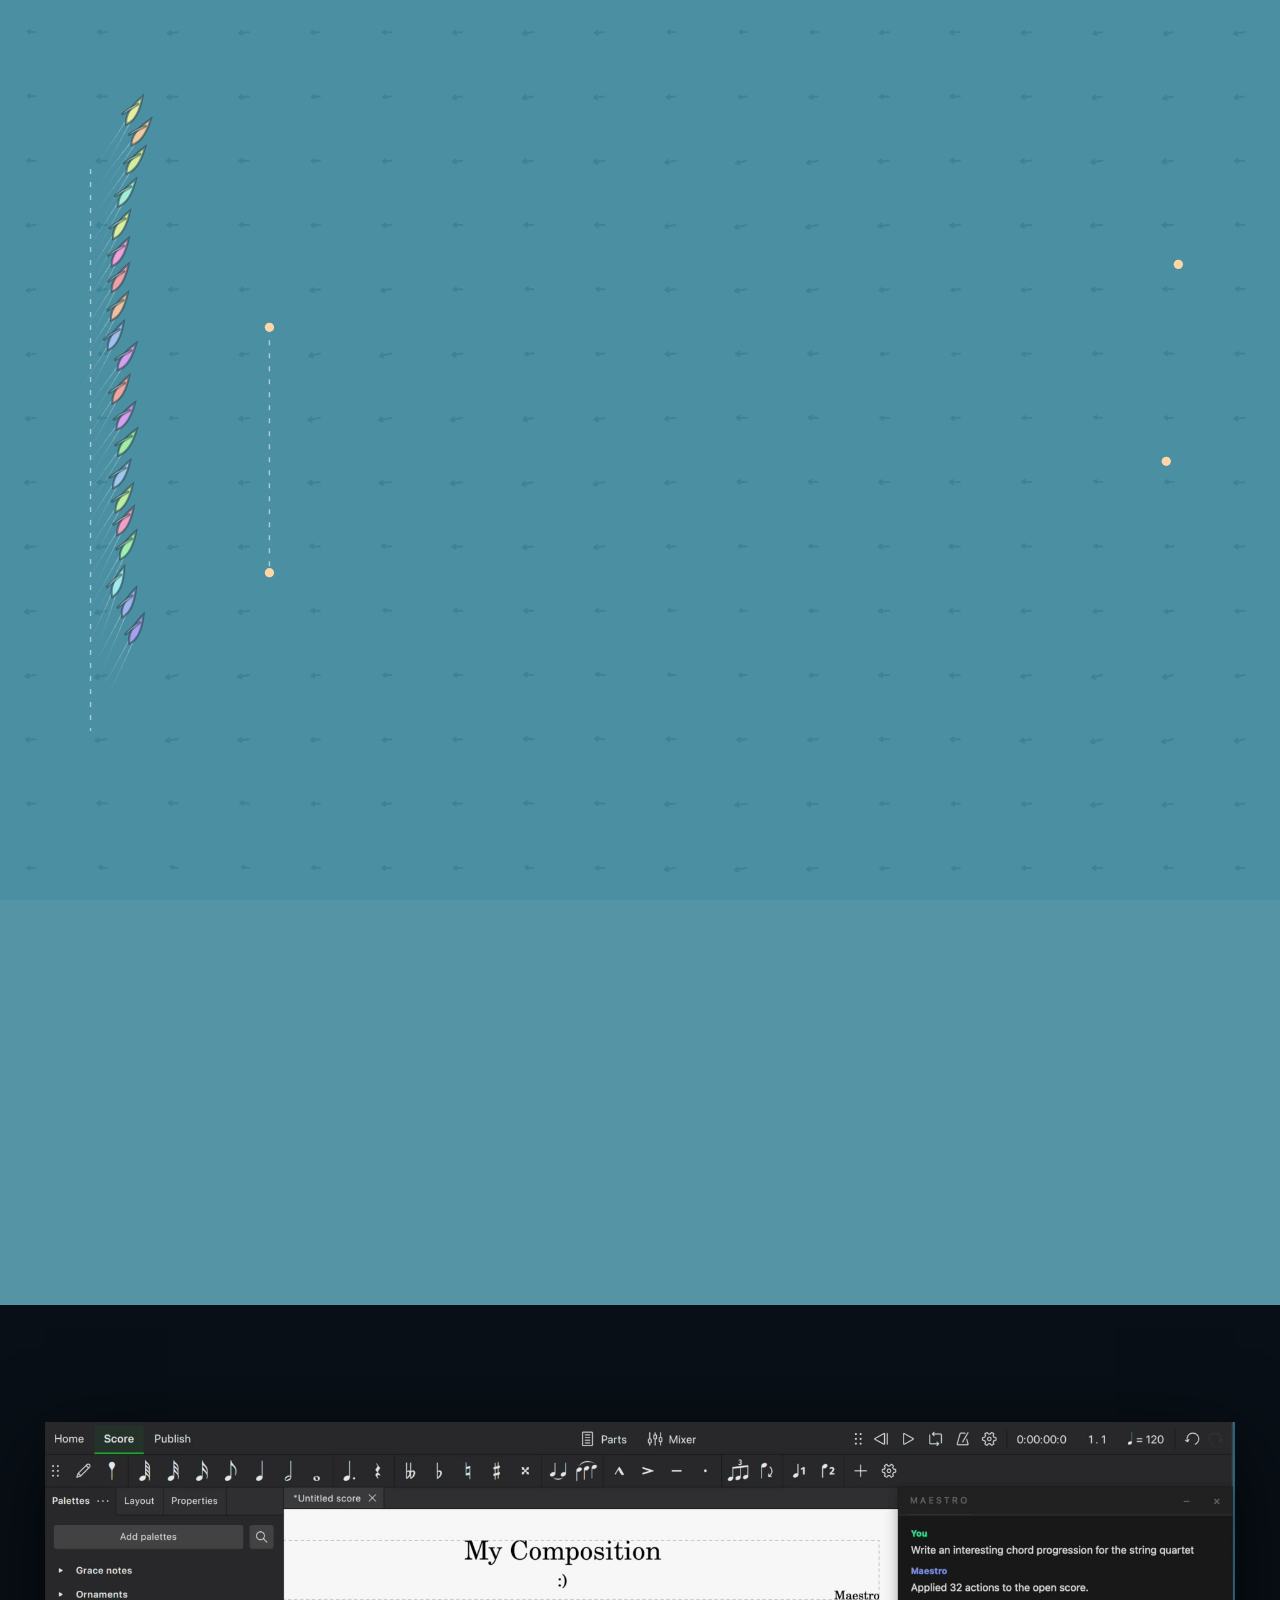
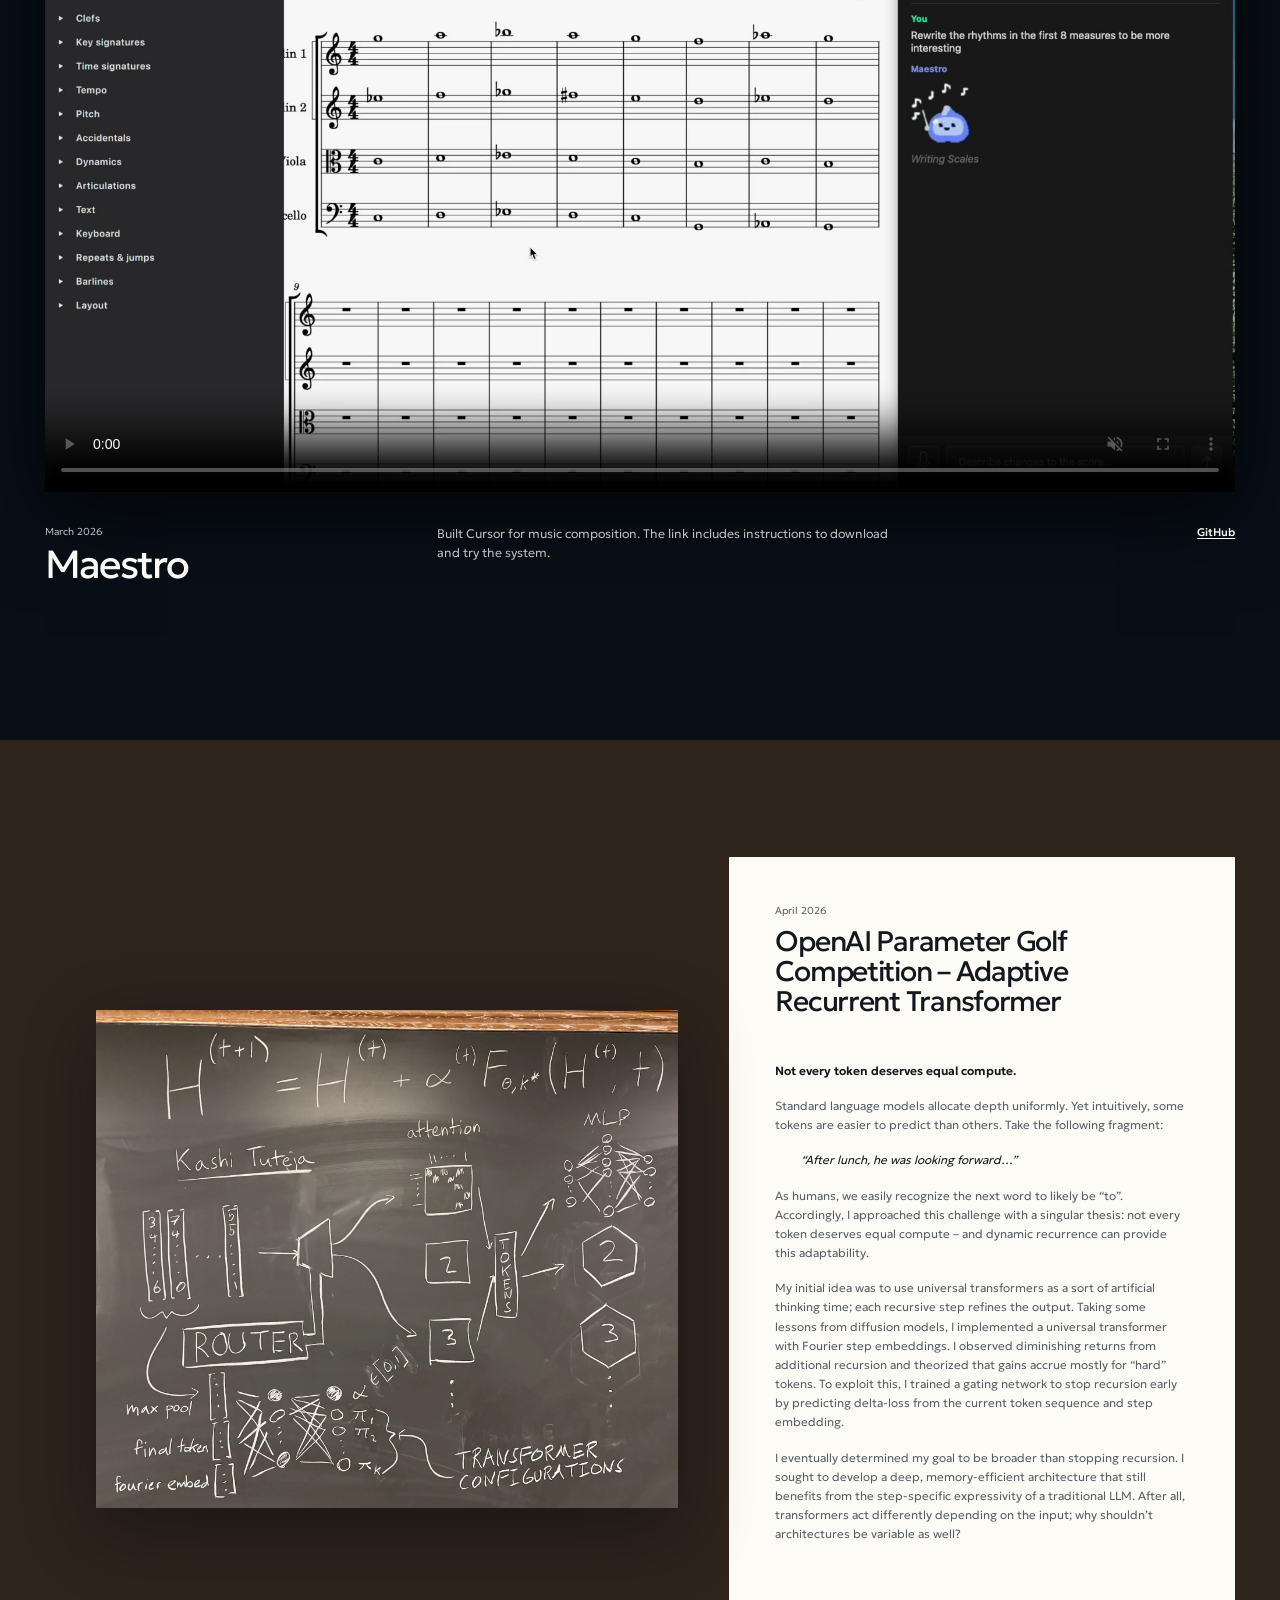
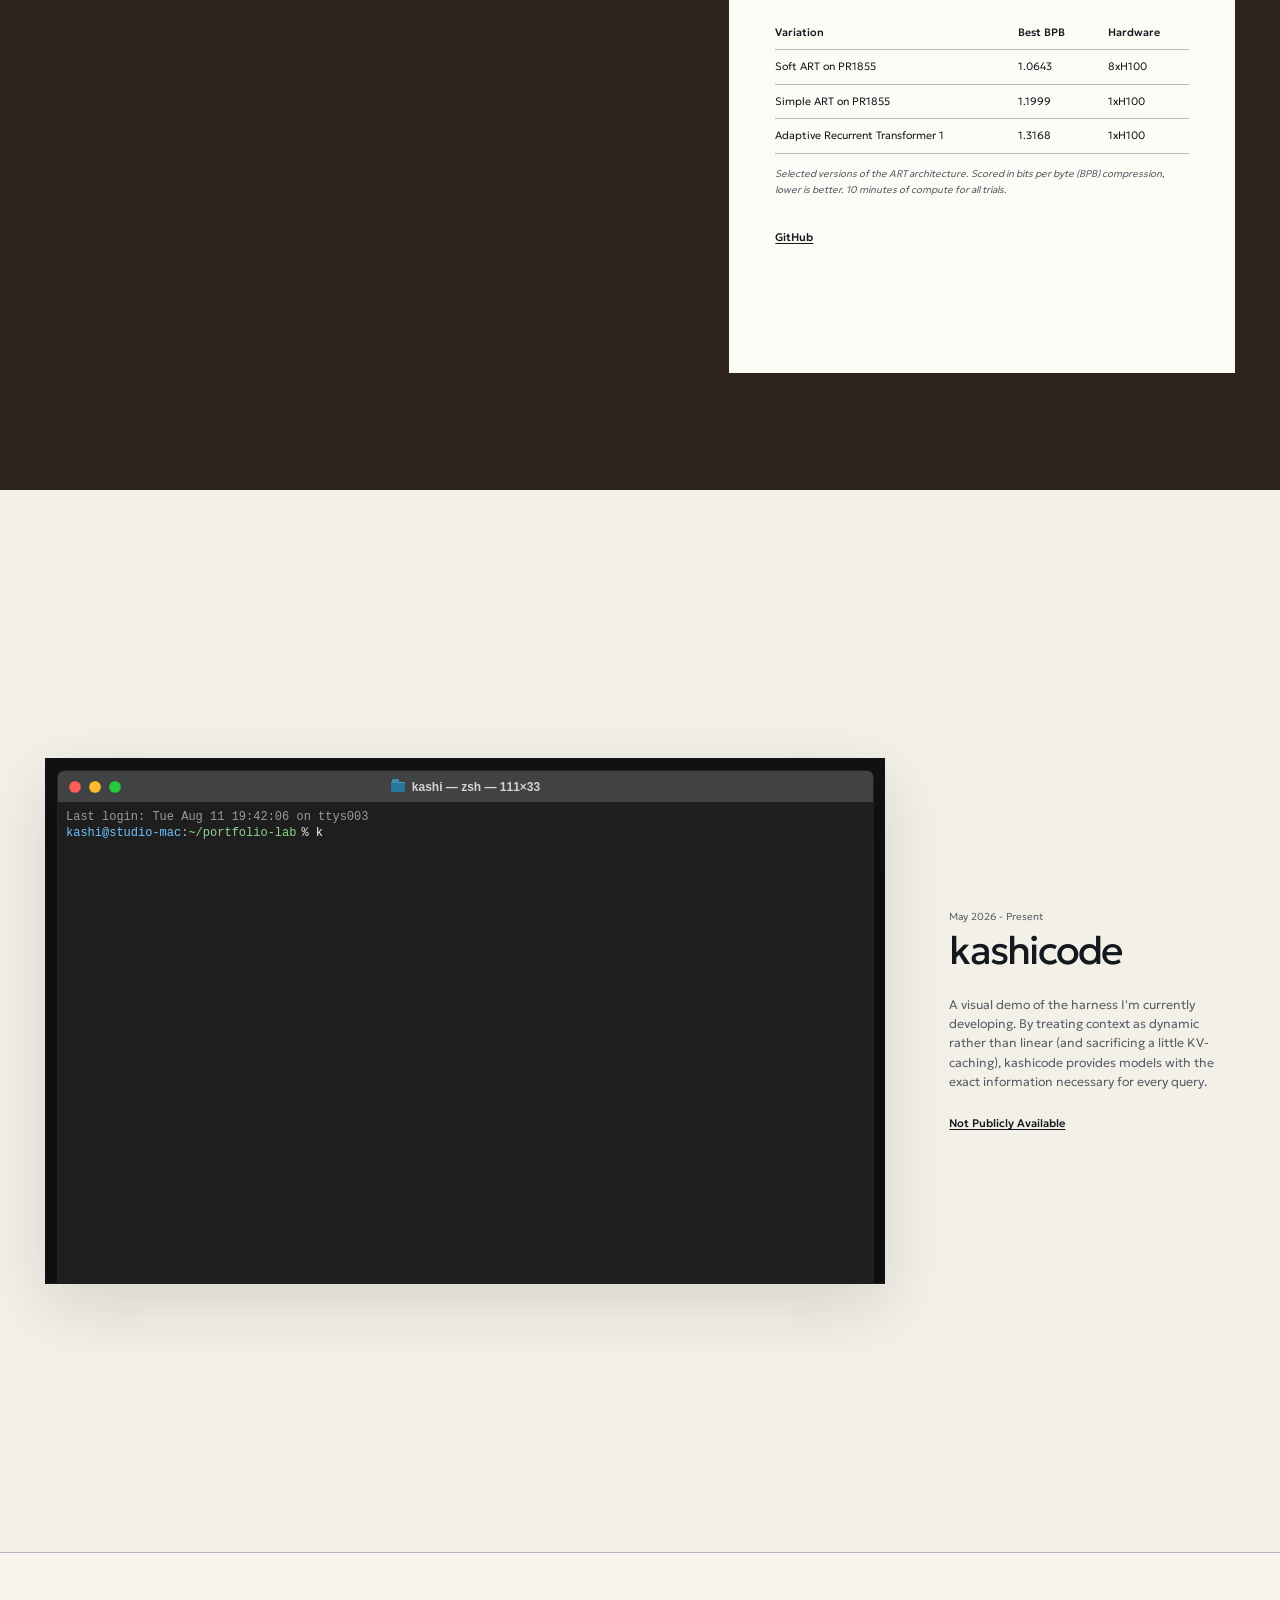
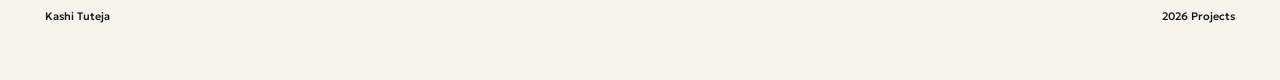
==== commit 9d949350: "Update portfolio link identity" ====
--- a/index.html
+++ b/index.html
@@ -3,10 +3,15 @@
   <head>
     <meta charset="utf-8">
     <meta name="viewport" content="width=device-width, initial-scale=1">
-    <meta name="description" content="2026 mathematics and computer science projects by Kashi Tuteja.">
+    <meta name="description" content="2026 machine learning project portfolio by Kashi Tuteja.">
+    <meta name="application-name" content="2026 Machine Learning Project Portfolio">
+    <meta property="og:title" content="2026 Machine Learning Project Portfolio">
+    <meta property="og:description" content="2026 machine learning projects by Kashi Tuteja.">
+    <meta property="og:type" content="website">
+    <meta property="og:url" content="https://kashi.studio/">
     <meta name="theme-color" content="#f3f1eb">
     <title>2026 Projects | Kashi Tuteja</title>
-    <link rel="icon" href="assets/favicon.svg" type="image/svg+xml">
+    <link rel="icon" href="assets/favicon.svg?v=sailboat" type="image/svg+xml">
     <link rel="preconnect" href="https://fonts.googleapis.com">
     <link rel="preconnect" href="https://fonts.gstatic.com" crossorigin>
     <link href="https://fonts.googleapis.com/css2?family=Geologica:wght@300;400;500;600&amp;display=swap" rel="stylesheet">
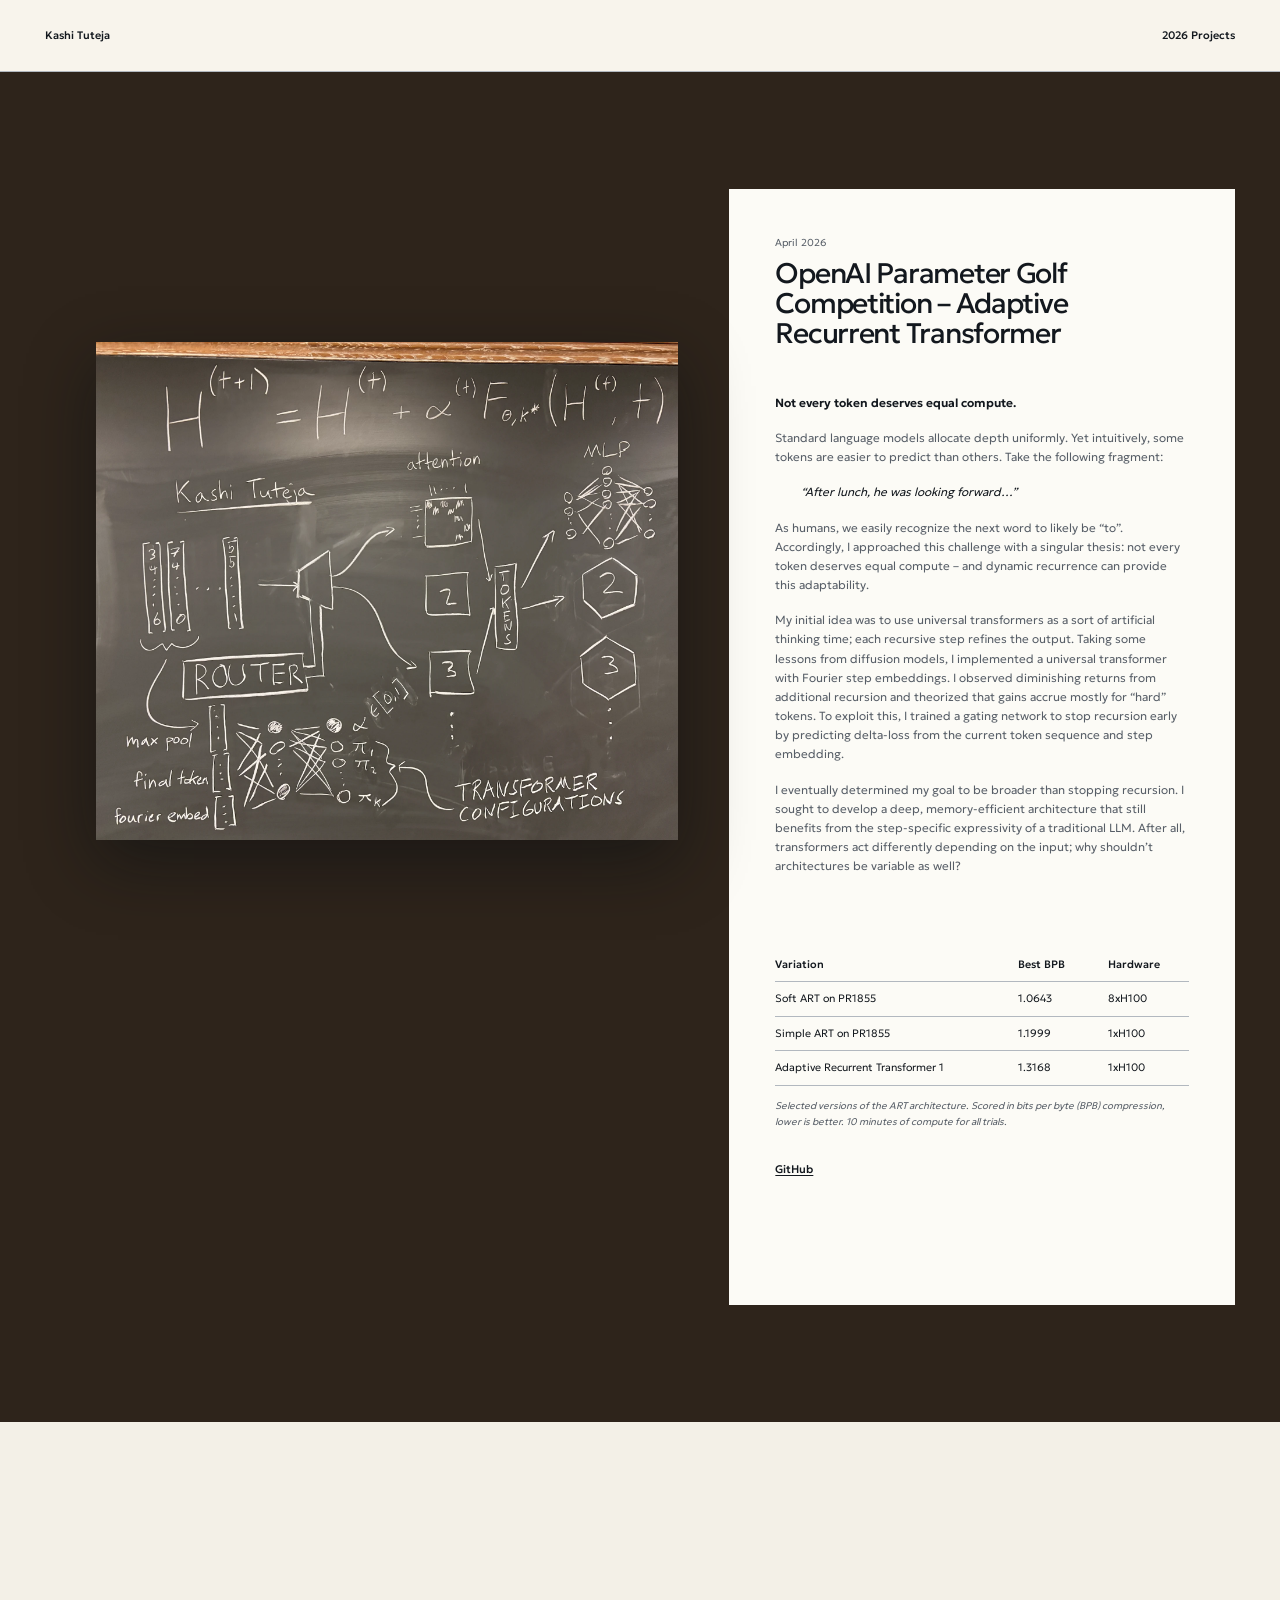
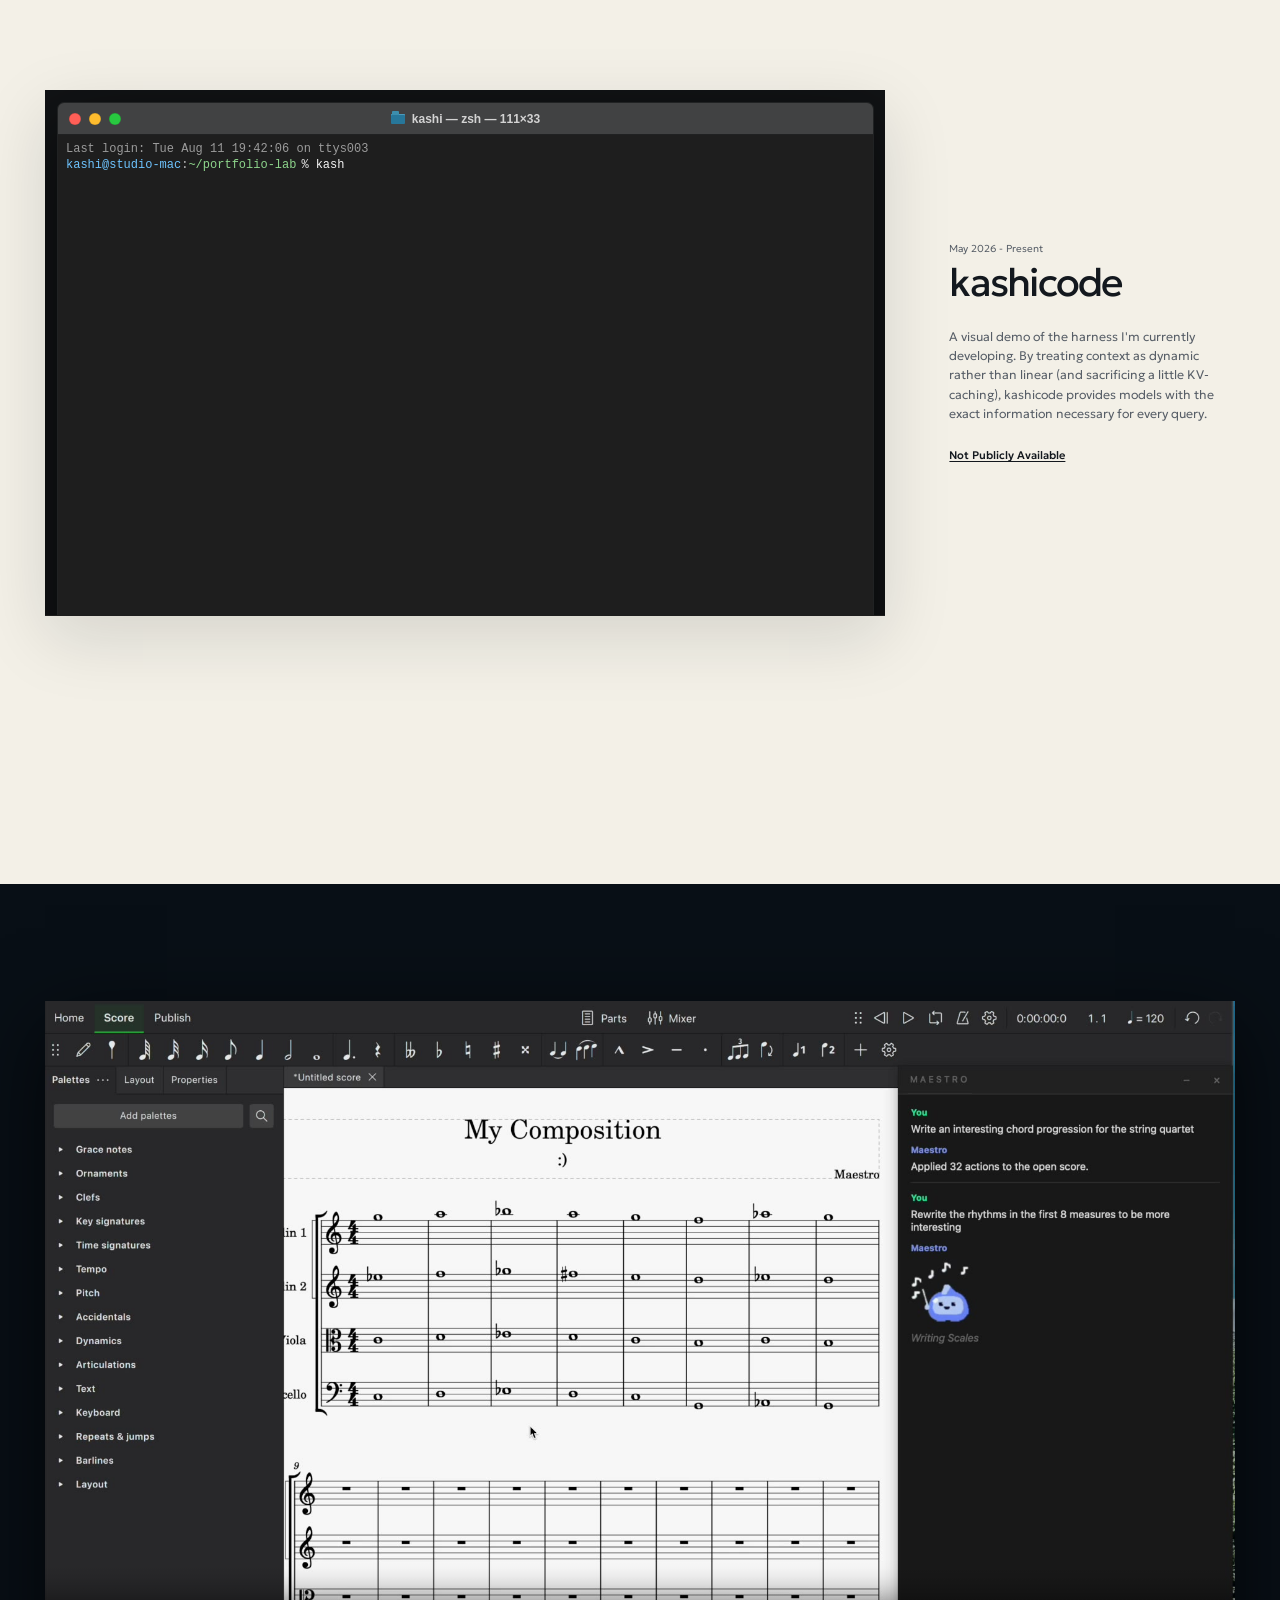
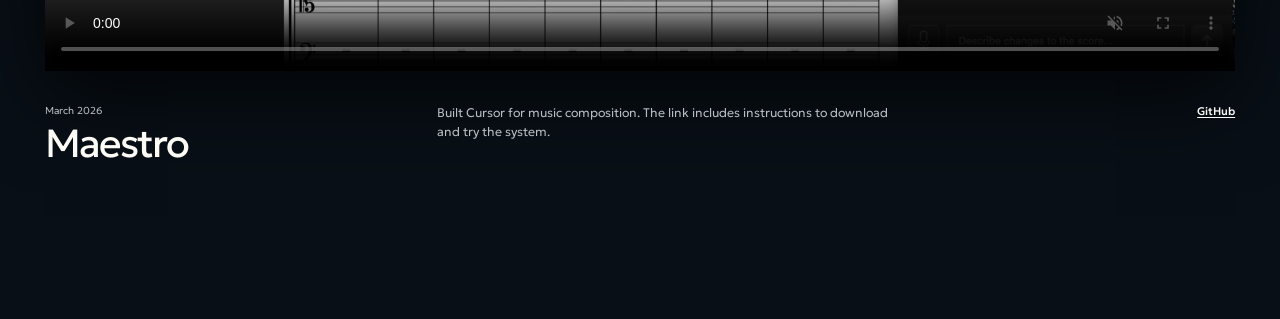
==== commit 11150d0c: "Reorder and simplify project gallery" ====
--- a/index.html
+++ b/index.html
@@ -16,46 +16,17 @@
     <link rel="preconnect" href="https://fonts.gstatic.com" crossorigin>
     <link href="https://fonts.googleapis.com/css2?family=Geologica:wght@300;400;500;600&amp;display=swap" rel="stylesheet">
     <link rel="stylesheet" href="2026-projects.css">
-    <script src="assets/sailboat-web-demo/sailboat-backdrop.js" defer></script>
     <script src="2026-projects.js" defer></script>
   </head>
   <body id="top">
-    <a class="skip-link" href="#kashicode">Skip sailing project</a>
+    <a class="skip-link" href="#art">Skip to projects</a>
+
+    <header class="exhibition-header">
+      <span>Kashi Tuteja</span>
+      <h1>2026 Projects</h1>
+    </header>
 
     <main>
-      <section class="installation installation--sailing" id="sailing" aria-labelledby="sailing-title">
-        <div class="exhibition-corners">
-          <span>Kashi Tuteja</span>
-          <h1 id="page-title">2026 Projects</h1>
-        </div>
-        <h2 class="visually-hidden" id="sailing-title">sailboat_RL</h2>
-        <div class="sailing-stage">
-          <sailboat-backdrop class="sailing-work" course-angle="-90" zoom="1.45" time-scale="5" disable-scroll-zoom aria-hidden="true"></sailboat-backdrop>
-          <img class="sailing-fallback" src="assets/sailboat-still-horizontal.jpg" alt="">
-        </div>
-        <article class="wall-label wall-label--sailing">
-          <time datetime="2026-01">January 2026</time>
-          <p>Sailboat-racing models, trained with an evolutionary paradigm, on a simplified model of sailing physics.</p>
-        </article>
-      </section>
-
-      <section class="installation installation--maestro" id="maestro" aria-labelledby="maestro-title">
-        <figure class="screening-room">
-          <video data-maestro-video muted loop playsinline preload="metadata" poster="assets/maestro-still.jpg" controls aria-label="Maestro composing a string quartet in MuseScore">
-            <source src="assets/maestro_noaudio.mp4" type="video/mp4">
-          </video>
-          <img src="assets/maestro-still.jpg" alt="Maestro editing a string quartet in MuseScore">
-        </figure>
-        <article class="catalogue-label catalogue-label--maestro">
-          <div>
-            <time datetime="2026-03">March 2026</time>
-            <h2 id="maestro-title">Maestro</h2>
-          </div>
-          <p>Built Cursor for music composition. The link includes instructions to download and try the system.</p>
-          <a href="https://tidaltunes.github.io/Maestro/">GitHub</a>
-        </article>
-      </section>
-
       <section class="installation installation--art" id="art" aria-labelledby="art-title">
         <figure class="artwork-frame">
           <img src="assets/art-routing-chalkboard.webp" alt="the learnable routing module shown in the chalkboard diagram">
@@ -124,11 +95,24 @@
           <a href="#top">Not Publicly Available</a>
         </article>
       </section>
+
+      <section class="installation installation--maestro" id="maestro" aria-labelledby="maestro-title">
+        <figure class="screening-room">
+          <video data-maestro-video muted loop playsinline preload="metadata" poster="assets/maestro-still.jpg" controls aria-label="Maestro composing a string quartet in MuseScore">
+            <source src="assets/maestro_noaudio.mp4" type="video/mp4">
+          </video>
+          <img src="assets/maestro-still.jpg" alt="Maestro editing a string quartet in MuseScore">
+        </figure>
+        <article class="catalogue-label catalogue-label--maestro">
+          <div>
+            <time datetime="2026-03">March 2026</time>
+            <h2 id="maestro-title">Maestro</h2>
+          </div>
+          <p>Built Cursor for music composition. The link includes instructions to download and try the system.</p>
+          <a href="https://tidaltunes.github.io/Maestro/">GitHub</a>
+        </article>
+      </section>
     </main>
 
-    <footer class="exhibition-footer">
-      <span>Kashi Tuteja</span>
-      <span>2026 Projects</span>
-    </footer>
   </body>
 </html>
--- a/2026-projects.css
+++ b/2026-projects.css
@@ -97,16 +97,20 @@
 }
 
 @layer header {
-  .exhibition-footer {
+  .exhibition-header {
     display: flex;
     align-items: center;
     justify-content: space-between;
-    min-height: 8rem;
-    padding: 2rem var(--gutter);
-    border-top: 1px solid var(--line);
+    min-height: 4.5rem;
+    padding: 1rem var(--gutter);
+    border-bottom: 1px solid var(--line);
     background: var(--paper);
     font-size: 0.68rem;
     font-weight: 500;
+  }
+
+  .exhibition-header h1 {
+    font: inherit;
   }
 }
 
@@ -116,105 +120,12 @@
     isolation: isolate;
   }
 
-  .installation--sailing {
-    height: 145svh;
-    background: var(--water);
-  }
-
-  .sailing-stage {
-    position: sticky;
-    top: 0;
-    height: 100svh;
-    overflow: hidden;
-    background: var(--water);
-  }
-
-  .exhibition-corners {
-    position: fixed;
-    top: clamp(1.1rem, 2.5vw, 2rem);
-    right: var(--gutter);
-    left: var(--gutter);
-    z-index: 3;
-    display: flex;
-    align-items: center;
-    justify-content: space-between;
-    color: var(--paper-raised);
-    opacity: 0;
-    pointer-events: none;
-    text-shadow: 0 1px 0.7rem color-mix(in oklch, var(--night) 55%, transparent);
-    transform: translateY(-0.55rem);
-    transition: opacity 420ms cubic-bezier(0.16, 1, 0.3, 1), transform 420ms cubic-bezier(0.16, 1, 0.3, 1);
-  }
-
-  .exhibition-corners span,
-  .exhibition-corners h1 {
-    font-size: 0.7rem;
-    font-weight: 500;
-    letter-spacing: -0.01em;
-    line-height: 1;
-  }
-
-  .exhibition-corners h1 {
-    margin: 0;
-  }
-
-  .sailing-work,
-  .sailing-fallback {
-    position: absolute;
-    inset: 0;
-    width: 100%;
-    height: 100%;
-  }
-
-  .sailing-work {
-    z-index: 0;
-    pointer-events: none;
-    --sailboat-water: #4b8fa3;
-    --sailboat-wind: rgba(50, 123, 145, 0.58);
-    --sailboat-line: rgba(240, 252, 249, 0.58);
-    --sailboat-mark: #ffd6a5;
-  }
-
-  .sailing-fallback {
-    z-index: -1;
-    object-fit: cover;
-  }
-
-  .wall-label {
-    position: absolute;
-    z-index: 2;
-    width: min(18rem, calc(100vw - 2 * var(--gutter)));
-    padding: 1rem 1.1rem 1.05rem;
-    background: var(--paper-raised);
-  }
-
-  .wall-label--sailing {
-    position: fixed;
-    right: var(--gutter);
-    bottom: var(--gutter);
-    opacity: 0;
-    transform: translateY(0.65rem);
-    transition: opacity 460ms 70ms cubic-bezier(0.16, 1, 0.3, 1), transform 460ms 70ms cubic-bezier(0.16, 1, 0.3, 1);
-  }
-
-  .installation--sailing.has-intro-labels .exhibition-corners,
-  .installation--sailing.has-intro-labels .wall-label--sailing {
-    opacity: 1;
-    transform: translateY(0);
-  }
-
-  .wall-label time,
   .research-sheet time,
   .catalogue-label time {
     display: block;
     margin-bottom: 0.45rem;
     color: var(--muted);
     font-size: 0.63rem;
-  }
-
-  .wall-label p {
-    max-width: 37ch;
-    font-size: 0.74rem;
   }
 
   .installation--kashicode {
@@ -470,27 +381,6 @@
   }
 
   @media (max-width: 600px) {
-    .installation--sailing {
-      height: 138svh;
-    }
-
-    .exhibition-corners {
-      top: 1rem;
-      right: 1rem;
-      left: 1rem;
-    }
-
-    .wall-label--sailing {
-      right: 1rem;
-      bottom: 1rem;
-      width: min(15.5rem, calc(100vw - 2rem));
-      padding: 0.85rem 0.9rem;
-    }
-
-    .wall-label p {
-      font-size: 0.68rem;
-    }
-
     .installation--kashicode {
       gap: 2.4rem;
       padding-block: 7rem;
@@ -567,16 +457,11 @@
       transition-duration: 0.01ms !important;
     }
 
-    .sailing-work,
     .terminal-plinth iframe,
     .screening-room video {
       display: none;
     }
 
-    .sailing-fallback {
-      z-index: 0;
-    }
-
     .screening-room img {
       display: block;
     }
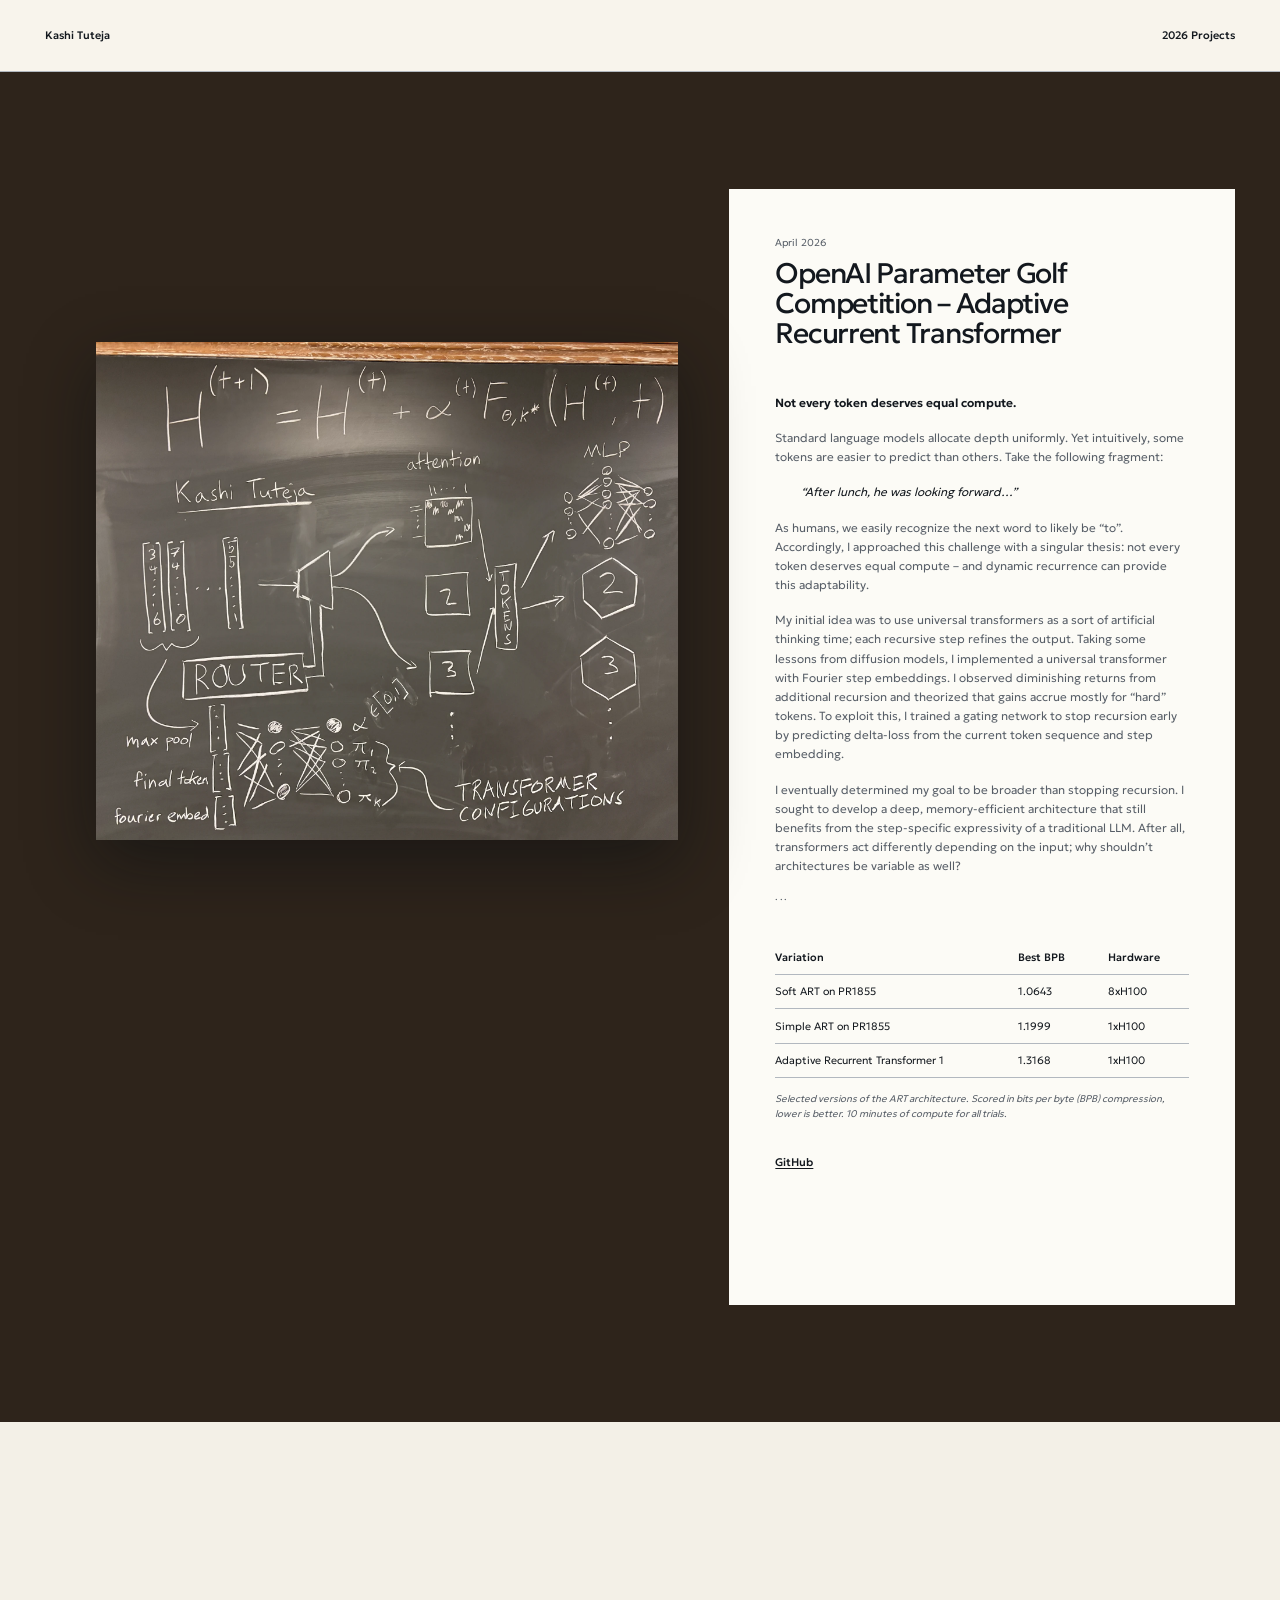
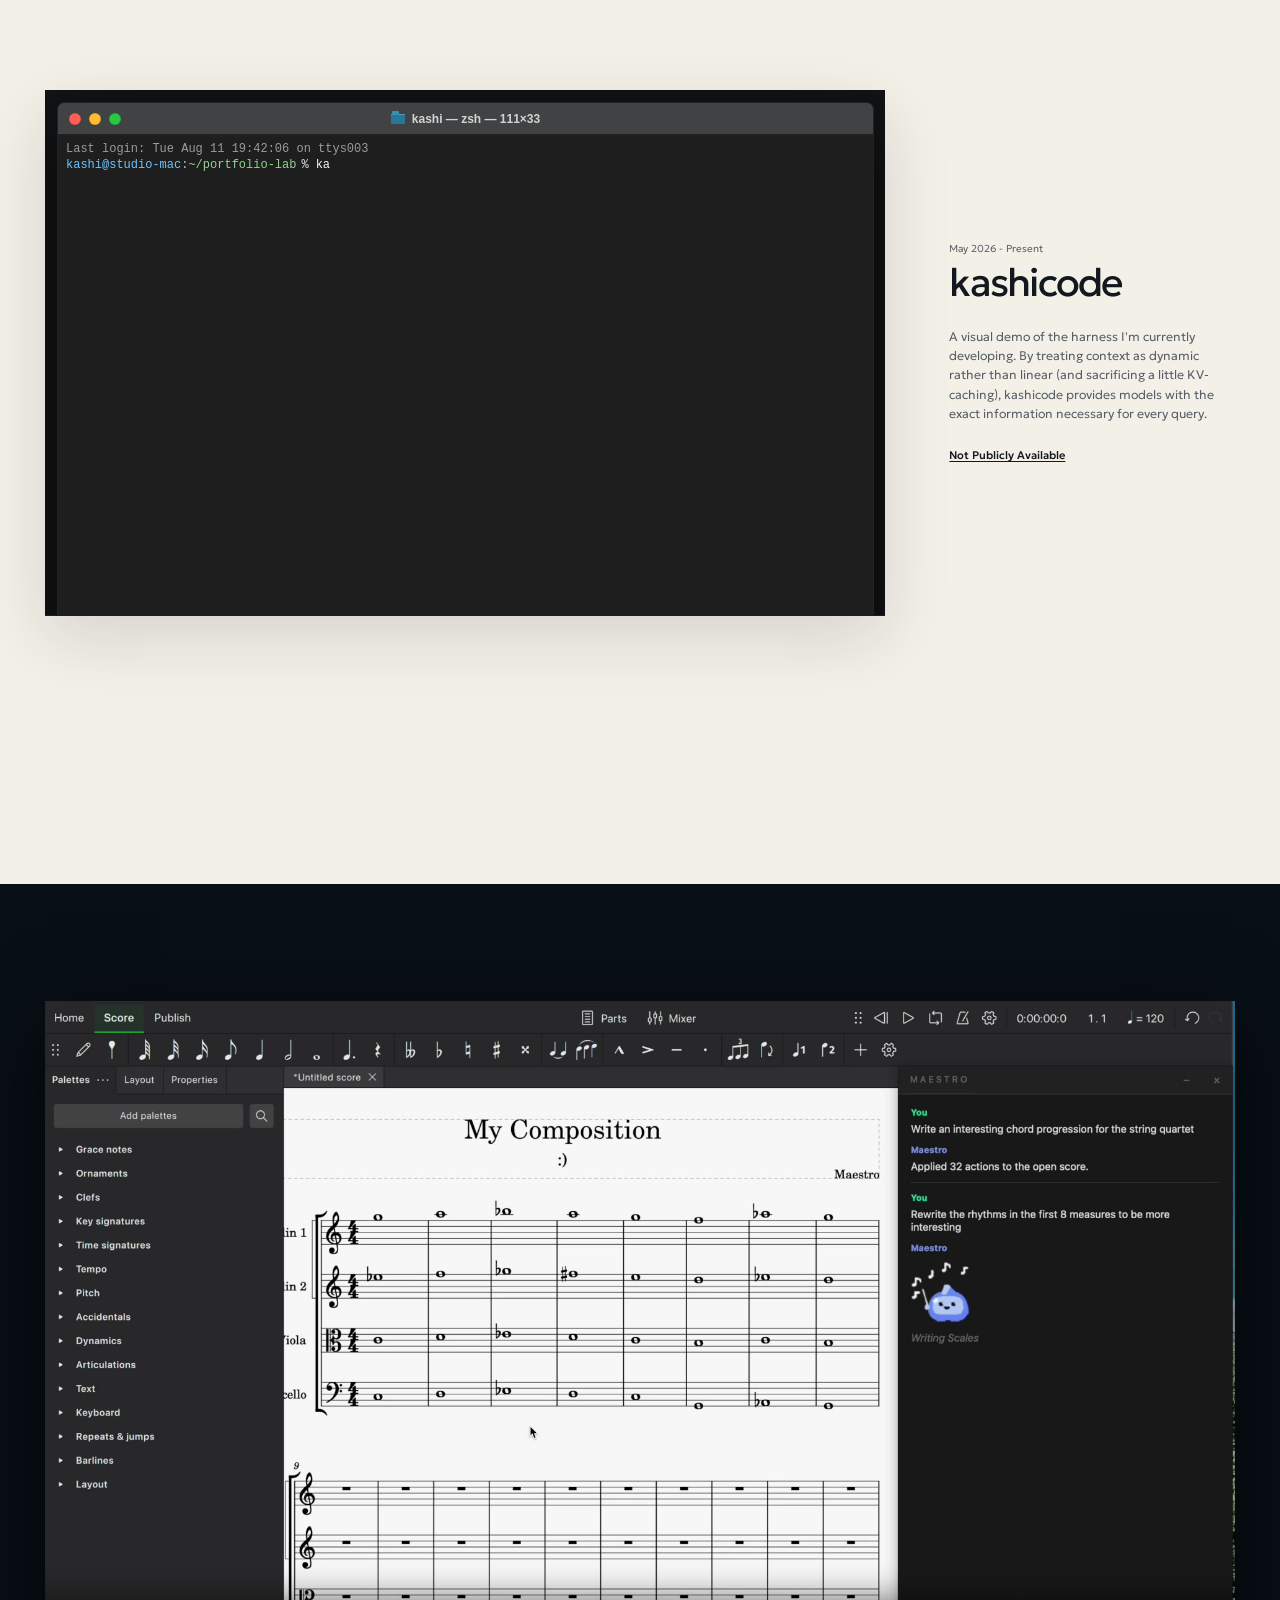
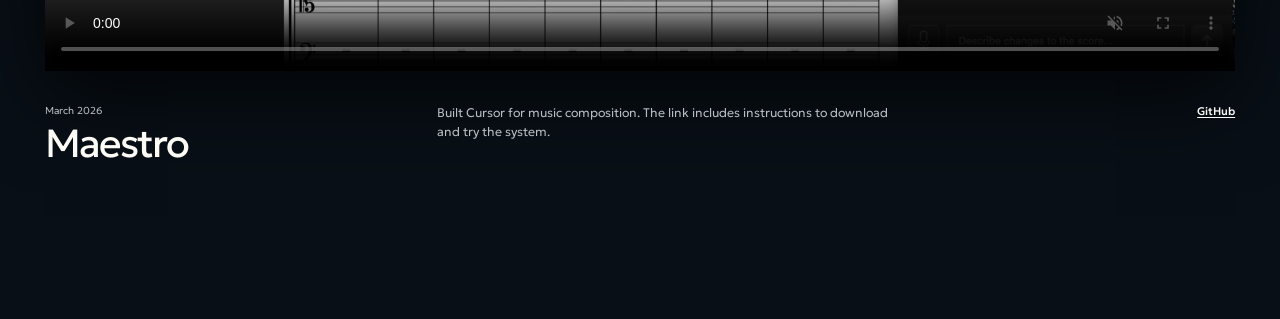
==== commit 007ae05f: "Add ART section pause" ====
--- a/index.html
+++ b/index.html
@@ -46,6 +46,8 @@
             <p>My initial idea was to use universal transformers as a sort of artificial thinking time; each recursive step refines the output. Taking some lessons from diffusion models, I implemented a universal transformer with Fourier step embeddings. I observed diminishing returns from additional recursion and theorized that gains accrue mostly for “hard” tokens. To exploit this, I trained a gating network to stop recursion early by predicting delta-loss from the current token sequence and step embedding.</p>
             <p>I eventually determined my goal to be broader than stopping recursion. I sought to develop a deep, memory-efficient architecture that still benefits from the step-specific expressivity of a traditional LLM. After all, transformers act differently depending on the input; why shouldn’t architectures be variable as well?</p>
           </div>
+
+          <div class="research-ellipsis" aria-hidden="true">...</div>
 
           <div class="results-table">
             <table>
--- a/2026-projects.css
+++ b/2026-projects.css
@@ -254,8 +254,15 @@
     color: var(--ink);
   }
 
+  .research-ellipsis {
+    margin-top: clamp(0.7rem, 1.5vh, 1rem);
+    color: var(--muted);
+    font-size: 0.62rem;
+    letter-spacing: 0.12em;
+  }
+
   .results-table {
-    margin-top: clamp(3rem, 8vh, 6rem);
+    margin-top: clamp(1.75rem, 4vh, 3rem);
   }
 
   .results-table table {
